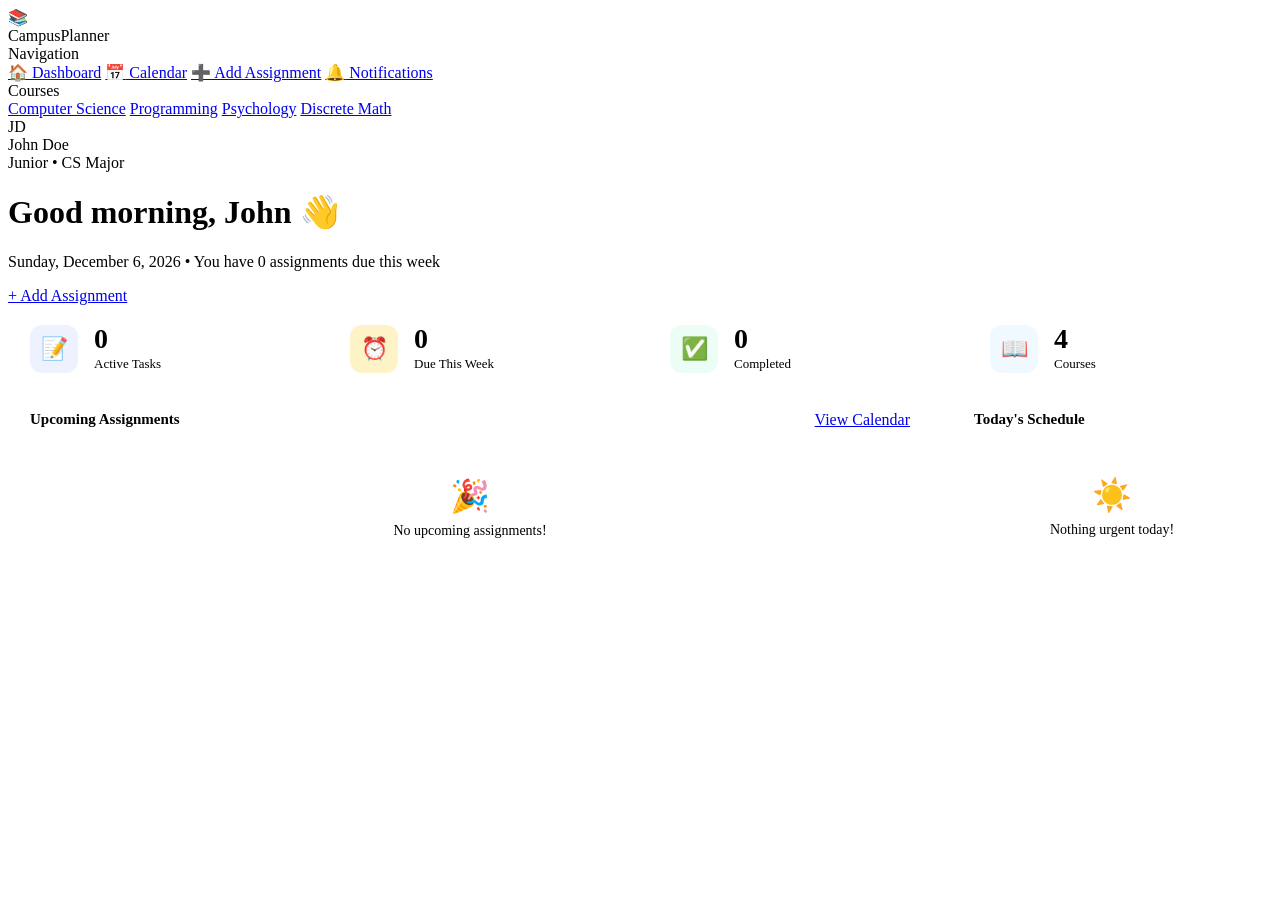
==== index.html @ d1e04673 "Add files via upload" ====
<!DOCTYPE html>
<html lang="en">
<head>
<meta charset="utf-8">
<meta name="viewport" content="width=device-width, initial-scale=1">
<title>CampusPlanner – Dashboard</title>
<link rel="stylesheet" href="./main.css">
<style>
.stat-grid {
  display: grid; grid-template-columns: repeat(4, 1fr); gap: 16px;
}
.stat-card {
  background: var(--card); border-radius: var(--radius);
  border: 1px solid var(--border); padding: 20px 22px;
  display: flex; align-items: center; gap: 16px;
}
.stat-icon {
  width: 48px; height: 48px; border-radius: 12px;
  display: flex; align-items: center; justify-content: center;
  font-size: 22px; flex-shrink: 0;
}
.stat-num  { font-size: 28px; font-weight: 700; line-height: 1; }
.stat-lbl  { font-size: 13px; color: var(--text-muted); margin-top: 3px; }
.content-row {
  display: grid; grid-template-columns: 1fr 320px; gap: 20px;
}
.section-header {
  display: flex; align-items: center; justify-content: space-between;
  padding: 18px 22px 0;
}
.section-title { font-size: 15px; font-weight: 700; }
.assignment-item {
  display: flex; align-items: center; gap: 14px;
  padding: 14px 22px; border-bottom: 1px solid var(--border);
  cursor: pointer; transition: background .12s;
}
.assignment-item:last-child { border-bottom: none; }
.assignment-item:hover { background: var(--bg); }
.check-circle {
  width: 20px; height: 20px; border-radius: 50%;
  border: 2px solid var(--border); flex-shrink: 0;
  display: flex; align-items: center; justify-content: center;
  cursor: pointer; transition: all .15s;
}
.check-circle:hover { border-color: var(--primary); }
.check-circle.done { background: var(--math); border-color: var(--math); }
.check-circle.done::after { content:'✓'; color:#fff; font-size:11px; font-weight:700; }
.a-title { font-size: 14px; font-weight: 600; }
.a-title.done { text-decoration: line-through; color: var(--text-muted); }
.a-meta  { font-size: 12px; color: var(--text-muted); margin-top: 2px; }
.due-soon { color: #ef4444 !important; font-weight: 600; }
.sched-item {
  display: flex; gap: 12px; align-items: flex-start;
  padding: 12px 22px; border-bottom: 1px solid var(--border);
}
.sched-item:last-child { border-bottom: none; }
.sched-time { font-size: 11px; color: var(--text-muted); font-weight: 600; min-width: 50px; padding-top: 2px; }
.sched-bar  { width: 3px; border-radius: 99px; min-height: 36px; flex-shrink: 0; }
.sched-title { font-size: 13px; font-weight: 600; }
.sched-sub   { font-size: 12px; color: var(--text-muted); margin-top: 2px; }
.empty-state {
  text-align: center; padding: 40px 20px;
  color: var(--text-muted); font-size: 14px;
}
.empty-icon { font-size: 32px; margin-bottom: 8px; }
</style>
</head>
<body>
<div class="sidebar">
  <div class="sidebar-logo">
    <div class="logo-icon">📚</div>
    <span>CampusPlanner</span>
  </div>
  <div class="nav-section">
    <div class="nav-label">Navigation</div>
    <a class="nav-item active" href="./dashboard.html"><span class="ni">🏠</span> Dashboard</a>
    <a class="nav-item" href="./calendar.html"><span class="ni">📅</span> Calendar</a>
    <a class="nav-item" href="./addAssignment.html"><span class="ni">➕</span> Add Assignment</a>
    <a class="nav-item" href="./notifications.html"><span class="ni">🔔</span> Notifications</a>
  </div>
  <div class="nav-section">
    <div class="nav-label">Courses</div>
    <a class="nav-item" href="./course.html?course=cs"><span class="course-dot" style="background:var(--cs)"></span> Computer Science</a>
    <a class="nav-item" href="./course.html?course=prog"><span class="course-dot" style="background:var(--prog)"></span> Programming</a>
    <a class="nav-item" href="./course.html?course=psych"><span class="course-dot" style="background:var(--psych)"></span> Psychology</a>
    <a class="nav-item" href="./course.html?course=math"><span class="course-dot" style="background:var(--math)"></span> Discrete Math</a>
  </div>
  <div class="sidebar-footer">
    <div class="profile-block">
      <div class="avatar" id="avatarEl">JD</div>
      <div>
        <div class="profile-name" id="profileName">John Doe</div>
        <div class="profile-sub">Junior • CS Major</div>
      </div>
    </div>
  </div>
</div>

<div class="main">
  <div class="page-header">
    <div>
      <h1 class="page-title" id="greeting">Good morning, John 👋</h1>
      <p class="page-sub" id="dateLabel"></p>
    </div>
    <a class="btn btn-primary" href="./addAssignment.html">+ Add Assignment</a>
  </div>

  <!-- Stats -->
  <div class="stat-grid">
    <div class="stat-card">
      <div class="stat-icon" style="background:#eef2ff;">📝</div>
      <div><div class="stat-num" id="statActive">0</div><div class="stat-lbl">Active Tasks</div></div>
    </div>
    <div class="stat-card">
      <div class="stat-icon" style="background:#fef3c7;">⏰</div>
      <div><div class="stat-num" id="statWeek">0</div><div class="stat-lbl">Due This Week</div></div>
    </div>
    <div class="stat-card">
      <div class="stat-icon" style="background:#ecfdf5;">✅</div>
      <div><div class="stat-num" id="statDone">0</div><div class="stat-lbl">Completed</div></div>
    </div>
    <div class="stat-card">
      <div class="stat-icon" style="background:#f0f9ff;">📖</div>
      <div><div class="stat-num">4</div><div class="stat-lbl">Courses</div></div>
    </div>
  </div>

  <!-- Content -->
  <div class="content-row">
    <div class="card">
      <div class="section-header">
        <span class="section-title">Upcoming Assignments</span>
        <a class="btn btn-outline btn-sm" href="./calendar.html">View Calendar</a>
      </div>
      <div id="assignmentList" style="margin-top:8px;"></div>
    </div>

    <div class="card">
      <div class="section-header">
        <span class="section-title">Today's Schedule</span>
      </div>
      <div id="scheduleList" style="margin-top:8px;"></div>
    </div>
  </div>
</div>

<script>
const COURSES = {
  cs:    { name:'Computer Science', color:'#6366f1', soft:'#eef2ff' },
  prog:  { name:'Programming',      color:'#ef4444', soft:'#fef2f2' },
  psych: { name:'Psychology',       color:'#f59e0b', soft:'#fffbeb' },
  math:  { name:'Discrete Math',    color:'#10b981', soft:'#ecfdf5' },
};

function getAssignments() {
  return JSON.parse(localStorage.getItem('cp_assignments') || '[]');
}
function saveAssignments(arr) {
  localStorage.setItem('cp_assignments', JSON.stringify(arr));
}

function init() {
  // Greeting
  const h = new Date().getHours();
  const grt = h < 12 ? 'Good morning' : h < 17 ? 'Good afternoon' : 'Good evening';
  const name = localStorage.getItem('cp_user_name') || 'John';
  document.getElementById('greeting').textContent = `${grt}, ${name} 👋`;

  // Date
  const now = new Date();
  const opts = { weekday:'long', year:'numeric', month:'long', day:'numeric' };
  document.getElementById('dateLabel').textContent = now.toLocaleDateString('en-US', opts);

  const all = getAssignments();
  const today = new Date(); today.setHours(0,0,0,0);
  const weekEnd = new Date(today); weekEnd.setDate(weekEnd.getDate() + 7);

  const active = all.filter(a => !a.completed);
  const doneArr = all.filter(a => a.completed);
  const dueWeek = active.filter(a => { const d = new Date(a.dueDate); return d >= today && d <= weekEnd; });

  document.getElementById('statActive').textContent = active.length;
  document.getElementById('statWeek').textContent   = dueWeek.length;
  document.getElementById('statDone').textContent   = doneArr.length;
  document.getElementById('dateLabel').textContent += ` • You have ${dueWeek.length} assignment${dueWeek.length!==1?'s':''} due this week`;

  // Upcoming list – sort by due date
  const upcoming = [...active].sort((a,b) => new Date(a.dueDate)-new Date(b.dueDate)).slice(0,6);
  const listEl = document.getElementById('assignmentList');
  if (upcoming.length === 0) {
    listEl.innerHTML = `<div class="empty-state"><div class="empty-icon">🎉</div>No upcoming assignments!</div>`;
  } else {
    listEl.innerHTML = upcoming.map(a => {
      const c = COURSES[a.course] || {};
      const due = new Date(a.dueDate);
      const diff = Math.ceil((due - today) / 86400000);
      const dueStr = diff === 0 ? 'Due today' : diff === 1 ? 'Due tomorrow' : diff < 0 ? 'Overdue' : `Due in ${diff} days`;
      const dueCls = diff <= 2 ? 'due-soon' : '';
      return `<div class="assignment-item">
        <div class="check-circle${a.completed?' done':''}" onclick="toggleDone(${a.id}, this)"></div>
        <div style="flex:1">
          <div class="a-title${a.completed?' done':''}">${a.title}</div>
          <div class="a-meta">
            <span class="badge badge-${a.course}" style="font-size:11px">${c.name||a.course}</span>
            <span class="${dueCls}" style="margin-left:8px;font-size:12px;">${dueStr}</span>
          </div>
        </div>
      </div>`;
    }).join('');
  }

  // Schedule – show due-today and due-soon items as schedule
  const schedEl = document.getElementById('scheduleList');
  const schedItems = [...active]
    .filter(a => { const d = new Date(a.dueDate); const diff = Math.ceil((d-today)/86400000); return diff >= 0 && diff <= 3; })
    .sort((a,b) => new Date(a.dueDate)-new Date(b.dueDate))
    .slice(0,4);

  if (schedItems.length === 0) {
    schedEl.innerHTML = `<div class="empty-state"><div class="empty-icon">☀️</div>Nothing urgent today!</div>`;
  } else {
    schedEl.innerHTML = schedItems.map(a => {
      const c = COURSES[a.course] || {};
      const due = new Date(a.dueDate);
      const diff = Math.ceil((due - today) / 86400000);
      const label = diff === 0 ? 'Today' : diff === 1 ? 'Tomorrow' : `In ${diff}d`;
      return `<div class="sched-item">
        <div class="sched-time">${label}</div>
        <div class="sched-bar" style="background:${c.color||'#6366f1'}"></div>
        <div>
          <div class="sched-title">${a.title}</div>
          <div class="sched-sub">${c.name||a.course}</div>
        </div>
      </div>`;
    }).join('');
  }
}

function toggleDone(id, el) {
  const arr = getAssignments();
  const a = arr.find(x => x.id === id);
  if (!a) return;
  a.completed = !a.completed;
  saveAssignments(arr);
  init();
}

init();
</script>
</body>
</html>
---- main.css ----
<!DOCTYPE html>
<html lang="en">
<head>
<meta charset="utf-8">
<meta name="viewport" content="width=device-width, initial-scale=1">
<title>CampusPlanner – Create Account</title>
<link rel="stylesheet" href="./main.css">
<style>
  body { font-family: 'Inter', sans-serif; }
  .form-row { display: flex; flex-direction: column; gap: 16px; margin-bottom: 24px; }
  .btn-full { width: 100%; justify-content: center; padding: 12px; font-size: 15px; }
</style>
</head>
<body class="auth-body">
<div class="auth-card">
  <div class="auth-logo">
    <div class="logo-icon">📚</div>
    <span>CampusPlanner</span>
  </div>
  <h1 class="auth-title">Create an account</h1>
  <p class="auth-sub">Start organising your academic life for free</p>

  <div class="form-row">
    <div class="form-group">
      <label class="form-label">Full name</label>
      <input id="name" class="form-input" type="text" placeholder="Jane Doe">
      <span class="form-error" id="nameErr">Please enter your name.</span>
    </div>
    <div class="form-group">
      <label class="form-label">University email</label>
      <input id="email" class="form-input" type="email" placeholder="you@university.edu">
      <span class="form-error" id="emailErr">Please enter your email.</span>
    </div>
    <div class="form-group">
      <label class="form-label">Password</label>
      <input id="password" class="form-input" type="password" placeholder="••••••••">
      <span class="form-error" id="passErr">Please enter a password.</span>
    </div>
    <div class="form-group">
      <label class="form-label">Confirm password</label>
      <input id="confirm" class="form-input" type="password" placeholder="••••••••">
      <span class="form-error" id="confirmErr">Passwords do not match.</span>
    </div>
  </div>

  <button class="btn btn-primary btn-full" onclick="createAccount()">Create account →</button>
  <p class="auth-footer">Already have an account? <a href="./index.html">Sign in.</a></p>
</div>

<div class="toast success" id="toast">✅ Account created! Redirecting…</div>

<script>
function createAccount() {
  const name    = document.getElementById('name').value.trim();
  const email   = document.getElementById('email').value.trim();
  const pass    = document.getElementById('password').value;
  const confirm = document.getElementById('confirm').value;
  const ids = ['name','email','password','confirm'];
  const errs = ['nameErr','emailErr','passErr','confirmErr'];
  ids.forEach(i => { document.getElementById(i).classList.remove('error'); });
  errs.forEach(i => { document.getElementById(i).classList.remove('show'); });
  let ok = true;
  if (!name)  { flag('name','nameErr'); ok=false; }
  if (!email) { flag('email','emailErr'); ok=false; }
  if (!pass)  { flag('password','passErr'); ok=false; }
  if (pass !== confirm) { flag('confirm','confirmErr'); ok=false; }
  if (!ok) return;
  seedData();
  localStorage.setItem('cp_user_name', name.split(' ')[0]);
  showToast();
  setTimeout(() => window.location.href = './dashboard.html', 900);
}
function flag(inputId, errId) {
  document.getElementById(inputId).classList.add('error');
  document.getElementById(errId).classList.add('show');
}
function showToast() {
  const t = document.getElementById('toast');
  t.classList.add('show');
  setTimeout(() => t.classList.remove('show'), 2500);
}
function seedData() {
  if (JSON.parse(localStorage.getItem('cp_assignments') || '[]').length > 0) return;
  const today = new Date();
  const d = (offset) => { const x = new Date(today); x.setDate(x.getDate()+offset); return x.toISOString().split('T')[0]; };
  const seed = [
    { id:1, title:'Research Paper',        course:'psych', dueDate:d(6),  reminder:'2', notes:'', completed:false, createdAt:d(-5) },
    { id:2, title:'Group Project',         course:'cs',    dueDate:d(4),  reminder:'2', notes:'', completed:false, createdAt:d(-5) },
    { id:3, title:'Lab Report',            course:'cs',    dueDate:d(-3), reminder:'2', notes:'', completed:true,  createdAt:d(-8) },
    { id:4, title:'Coding Project',        course:'prog',  dueDate:d(12), reminder:'3', notes:'', completed:false, createdAt:d(-2) },
    { id:5, title:'CS Midterm',            course:'cs',    dueDate:d(18), reminder:'7', notes:'', completed:false, createdAt:d(-2) },
    { id:6, title:'Discrete HW',           course:'math',  dueDate:d(20), reminder:'2', notes:'', completed:false, createdAt:d(-1) },
  ];
  localStorage.setItem('cp_assignments', JSON.stringify(seed));
}
</script>
</body>
</html>
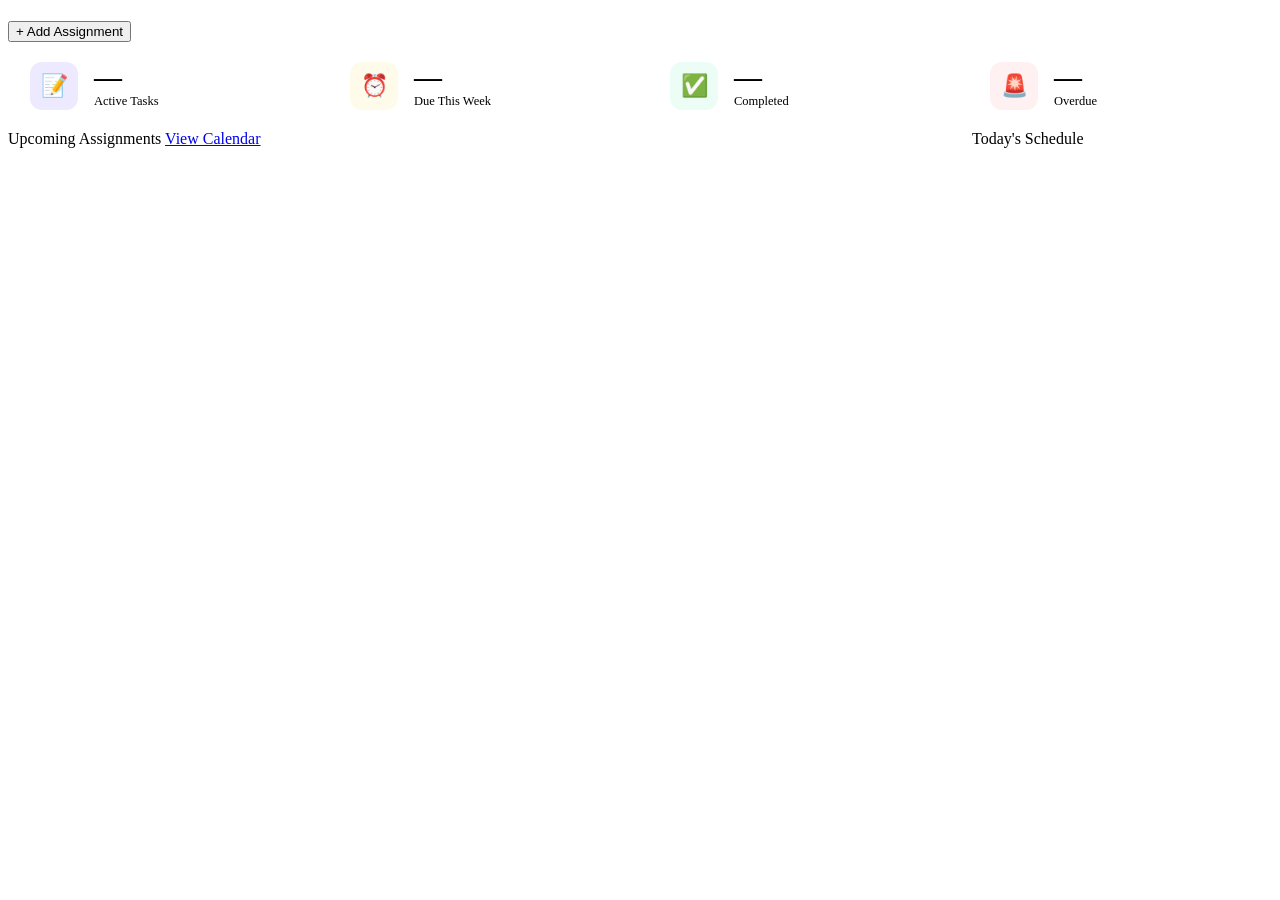
==== commit 780d0f9e: "Add files via upload" ====
--- a/index.html
+++ b/index.html
@@ -6,245 +6,309 @@
 <title>CampusPlanner – Dashboard</title>
 <link rel="stylesheet" href="./main.css">
 <style>
-.stat-grid {
-  display: grid; grid-template-columns: repeat(4, 1fr); gap: 16px;
-}
+.stat-grid { display:grid; grid-template-columns:repeat(4,1fr); gap:16px; }
 .stat-card {
-  background: var(--card); border-radius: var(--radius);
-  border: 1px solid var(--border); padding: 20px 22px;
-  display: flex; align-items: center; gap: 16px;
-}
-.stat-icon {
-  width: 48px; height: 48px; border-radius: 12px;
-  display: flex; align-items: center; justify-content: center;
-  font-size: 22px; flex-shrink: 0;
-}
-.stat-num  { font-size: 28px; font-weight: 700; line-height: 1; }
-.stat-lbl  { font-size: 13px; color: var(--text-muted); margin-top: 3px; }
-.content-row {
-  display: grid; grid-template-columns: 1fr 320px; gap: 20px;
-}
-.section-header {
-  display: flex; align-items: center; justify-content: space-between;
-  padding: 18px 22px 0;
-}
-.section-title { font-size: 15px; font-weight: 700; }
-.assignment-item {
-  display: flex; align-items: center; gap: 14px;
-  padding: 14px 22px; border-bottom: 1px solid var(--border);
-  cursor: pointer; transition: background .12s;
-}
-.assignment-item:last-child { border-bottom: none; }
-.assignment-item:hover { background: var(--bg); }
-.check-circle {
-  width: 20px; height: 20px; border-radius: 50%;
-  border: 2px solid var(--border); flex-shrink: 0;
-  display: flex; align-items: center; justify-content: center;
-  cursor: pointer; transition: all .15s;
-}
-.check-circle:hover { border-color: var(--primary); }
-.check-circle.done { background: var(--math); border-color: var(--math); }
-.check-circle.done::after { content:'✓'; color:#fff; font-size:11px; font-weight:700; }
-.a-title { font-size: 14px; font-weight: 600; }
-.a-title.done { text-decoration: line-through; color: var(--text-muted); }
-.a-meta  { font-size: 12px; color: var(--text-muted); margin-top: 2px; }
-.due-soon { color: #ef4444 !important; font-weight: 600; }
-.sched-item {
-  display: flex; gap: 12px; align-items: flex-start;
-  padding: 12px 22px; border-bottom: 1px solid var(--border);
-}
-.sched-item:last-child { border-bottom: none; }
-.sched-time { font-size: 11px; color: var(--text-muted); font-weight: 600; min-width: 50px; padding-top: 2px; }
-.sched-bar  { width: 3px; border-radius: 99px; min-height: 36px; flex-shrink: 0; }
-.sched-title { font-size: 13px; font-weight: 600; }
-.sched-sub   { font-size: 12px; color: var(--text-muted); margin-top: 2px; }
-.empty-state {
-  text-align: center; padding: 40px 20px;
-  color: var(--text-muted); font-size: 14px;
-}
-.empty-icon { font-size: 32px; margin-bottom: 8px; }
+  background:var(--card); border-radius:var(--radius); border:1px solid var(--border);
+  padding:20px 22px; display:flex; align-items:center; gap:16px;
+  box-shadow:var(--shadow-sm); transition:box-shadow .2s,transform .2s; cursor:default;
+}
+.stat-card:hover { box-shadow:var(--shadow); transform:translateY(-1px); }
+.stat-icon { width:48px;height:48px;border-radius:12px;display:flex;align-items:center;justify-content:center;font-size:22px;flex-shrink:0; }
+.stat-num  { font-size:28px;font-weight:800;line-height:1;letter-spacing:-.02em; }
+.stat-lbl  { font-size:12.5px;color:var(--text-muted);margin-top:3px;font-weight:500; }
+.content-grid { display:grid; grid-template-columns:1fr 300px; gap:18px; }
+.a-item { display:flex;align-items:center;gap:12px;padding:12px 20px;border-bottom:1px solid var(--border-light);transition:background .12s; }
+.a-item:last-child { border-bottom:none; }
+.a-item:hover { background:#fafbff; }
+.check-btn { width:20px;height:20px;border-radius:50%;border:2px solid var(--border);display:flex;align-items:center;justify-content:center;cursor:pointer;transition:all .15s;flex-shrink:0; }
+.check-btn:hover  { border-color:var(--primary);background:var(--primary-soft); }
+.check-btn.done   { background:var(--math);border-color:var(--math); }
+.check-btn.done::after { content:'✓';color:#fff;font-size:11px;font-weight:700; }
+.a-name { font-size:13.5px;font-weight:600; }
+.a-name.done { text-decoration:line-through;color:var(--text-muted); }
+.a-meta { display:flex;align-items:center;gap:8px;margin-top:3px;flex-wrap:wrap; }
+.due-chip { font-size:11.5px;font-weight:600;padding:2px 8px;border-radius:99px; }
+.due-chip.urgent  { background:#fff1f2;color:var(--prog); }
+.due-chip.soon    { background:#fffbeb;color:#b45309; }
+.due-chip.normal  { background:var(--border-light);color:var(--text-muted); }
+.due-chip.overdue { background:#fff1f2;color:var(--prog); }
+.a-actions { display:flex;gap:4px;flex-shrink:0;opacity:0;transition:opacity .15s; }
+.a-item:hover .a-actions { opacity:1; }
+.sched-item { display:flex;gap:12px;padding:11px 20px;border-bottom:1px solid var(--border-light); }
+.sched-item:last-child { border-bottom:none; }
+.sched-time  { font-size:11px;color:var(--text-muted);font-weight:600;min-width:50px;padding-top:1px; }
+.sched-bar   { width:3px;border-radius:99px;min-height:34px;flex-shrink:0; }
+.sched-name  { font-size:13px;font-weight:600; }
+.sched-sub   { font-size:12px;color:var(--text-muted);margin-top:2px; }
+/* quick-add modal */
+.qa-overlay {
+  position:fixed;inset:0;background:rgba(15,23,42,.45);
+  display:flex;align-items:flex-start;justify-content:flex-end;
+  padding:80px 36px 0;z-index:500;
+  opacity:0;pointer-events:none;transition:opacity .18s;
+}
+.qa-overlay.open { opacity:1;pointer-events:all; }
+.qa-panel {
+  background:var(--card);border-radius:var(--radius-lg);
+  padding:24px;width:340px;
+  box-shadow:var(--shadow-lg);
+  transform:translateY(-10px) scale(.98);transition:transform .2s;
+  border:1px solid var(--border);
+}
+.qa-overlay.open .qa-panel { transform:translateY(0) scale(1); }
+.qa-title { font-size:15px;font-weight:800;margin-bottom:16px;letter-spacing:-.01em; }
+.qa-fields { display:flex;flex-direction:column;gap:13px;margin-bottom:16px; }
+.qa-actions { display:flex;gap:10px;align-items:center; }
+.qa-full-link { font-size:12.5px;color:var(--primary);font-weight:600;text-decoration:none;margin-left:auto; }
+.qa-full-link:hover { text-decoration:underline; }
+
+/* onboarding tip */
+.onboard-tip {
+  position:fixed; top:180px; left:268px;
+  background:#0f172a; color:#fff; padding:10px 14px;
+  border-radius:var(--radius-sm); font-size:13px; font-weight:500;
+  box-shadow:var(--shadow-md); z-index:200; max-width:200px;
+  display:none;
+}
+.onboard-tip::before { content:''; position:absolute; left:-7px; top:50%; transform:translateY(-50%); border:7px solid transparent; border-right-color:#0f172a; border-left:none; }
+.onboard-close { cursor:pointer;float:right;margin-left:8px;opacity:.7; }
+.onboard-close:hover { opacity:1; }
 </style>
 </head>
-<body>
-<div class="sidebar">
-  <div class="sidebar-logo">
-    <div class="logo-icon">📚</div>
-    <span>CampusPlanner</span>
-  </div>
-  <div class="nav-section">
-    <div class="nav-label">Navigation</div>
-    <a class="nav-item active" href="./dashboard.html"><span class="ni">🏠</span> Dashboard</a>
-    <a class="nav-item" href="./calendar.html"><span class="ni">📅</span> Calendar</a>
-    <a class="nav-item" href="./addAssignment.html"><span class="ni">➕</span> Add Assignment</a>
-    <a class="nav-item" href="./notifications.html"><span class="ni">🔔</span> Notifications</a>
-  </div>
-  <div class="nav-section">
-    <div class="nav-label">Courses</div>
-    <a class="nav-item" href="./course.html?course=cs"><span class="course-dot" style="background:var(--cs)"></span> Computer Science</a>
-    <a class="nav-item" href="./course.html?course=prog"><span class="course-dot" style="background:var(--prog)"></span> Programming</a>
-    <a class="nav-item" href="./course.html?course=psych"><span class="course-dot" style="background:var(--psych)"></span> Psychology</a>
-    <a class="nav-item" href="./course.html?course=math"><span class="course-dot" style="background:var(--math)"></span> Discrete Math</a>
-  </div>
-  <div class="sidebar-footer">
-    <div class="profile-block">
-      <div class="avatar" id="avatarEl">JD</div>
-      <div>
-        <div class="profile-name" id="profileName">John Doe</div>
-        <div class="profile-sub">Junior • CS Major</div>
-      </div>
-    </div>
-  </div>
-</div>
+<body class="app-layout">
+<div id="sidebarMount"></div>
 
 <div class="main">
   <div class="page-header">
     <div>
-      <h1 class="page-title" id="greeting">Good morning, John 👋</h1>
-      <p class="page-sub" id="dateLabel"></p>
-    </div>
-    <a class="btn btn-primary" href="./addAssignment.html">+ Add Assignment</a>
+      <h1 class="page-title" id="greeting"></h1>
+      <p class="page-sub" id="dateSub"></p>
+    </div>
+    <button class="btn btn-primary" onclick="openQA()">+ Add Assignment</button>
   </div>
 
-  <!-- Stats -->
   <div class="stat-grid">
-    <div class="stat-card">
-      <div class="stat-icon" style="background:#eef2ff;">📝</div>
-      <div><div class="stat-num" id="statActive">0</div><div class="stat-lbl">Active Tasks</div></div>
-    </div>
-    <div class="stat-card">
-      <div class="stat-icon" style="background:#fef3c7;">⏰</div>
-      <div><div class="stat-num" id="statWeek">0</div><div class="stat-lbl">Due This Week</div></div>
-    </div>
-    <div class="stat-card">
-      <div class="stat-icon" style="background:#ecfdf5;">✅</div>
-      <div><div class="stat-num" id="statDone">0</div><div class="stat-lbl">Completed</div></div>
-    </div>
-    <div class="stat-card">
-      <div class="stat-icon" style="background:#f0f9ff;">📖</div>
-      <div><div class="stat-num">4</div><div class="stat-lbl">Courses</div></div>
-    </div>
+    <div class="stat-card"><div class="stat-icon" style="background:#ede9fe;">📝</div><div><div class="stat-num" id="sActive">—</div><div class="stat-lbl">Active Tasks</div></div></div>
+    <div class="stat-card"><div class="stat-icon" style="background:#fffbeb;">⏰</div><div><div class="stat-num" id="sWeek">—</div><div class="stat-lbl">Due This Week</div></div></div>
+    <div class="stat-card"><div class="stat-icon" style="background:#ecfdf5;">✅</div><div><div class="stat-num" id="sDone">—</div><div class="stat-lbl">Completed</div></div></div>
+    <div class="stat-card"><div class="stat-icon" style="background:#fff1f2;">🚨</div><div><div class="stat-num" id="sOver" style="color:var(--prog)">—</div><div class="stat-lbl">Overdue</div></div></div>
   </div>
 
-  <!-- Content -->
-  <div class="content-row">
+  <div class="content-grid">
     <div class="card">
-      <div class="section-header">
+      <div class="section-hd">
         <span class="section-title">Upcoming Assignments</span>
         <a class="btn btn-outline btn-sm" href="./calendar.html">View Calendar</a>
       </div>
-      <div id="assignmentList" style="margin-top:8px;"></div>
-    </div>
-
+      <div id="aList"></div>
+    </div>
     <div class="card">
-      <div class="section-header">
-        <span class="section-title">Today's Schedule</span>
-      </div>
-      <div id="scheduleList" style="margin-top:8px;"></div>
+      <div class="section-hd"><span class="section-title">Today's Schedule</span></div>
+      <div id="schedList"></div>
     </div>
   </div>
 </div>
 
+<!-- Onboarding tooltip (Thurston Violation 1-7) -->
+<div class="onboard-tip" id="onboardTip">
+  👈 Use this sidebar to navigate between pages and courses.
+  <span class="onboard-close" onclick="dismissTip()">✕</span>
+</div>
+
+<!-- Quick-Add Modal (Nelson Warning 2-7 — shortcuts for frequent users) -->
+<div class="qa-overlay" id="qaOverlay" onclick="closeQA(event)">
+  <div class="qa-panel">
+    <div class="qa-title">⚡ Quick Add Assignment</div>
+    <div class="qa-fields">
+
+      <div class="form-group">
+        <label class="form-label">Title <span class="req">*</span></label>
+        <input id="qaTitle" class="form-input" type="text"
+          placeholder="e.g. Research Paper"
+          maxlength="120"
+          oninput="document.getElementById('qaTitleErr').classList.remove('show');this.classList.remove('error')"
+          onkeydown="if(event.key==='Enter')saveQuick()">
+        <span class="form-error" id="qaTitleErr">Please enter a title.</span>
+      </div>
+
+      <div class="form-group">
+        <label class="form-label">Course <span class="req">*</span></label>
+        <select id="qaCourse" class="form-input"
+          onchange="document.getElementById('qaCourseErr').classList.remove('show');this.classList.remove('error')">
+          <option value="">Select a course…</option>
+          <option value="cs">📘 Computer Science</option>
+          <option value="prog">💻 Programming</option>
+          <option value="psych">🧠 Psychology</option>
+          <option value="math">📐 Discrete Math</option>
+        </select>
+        <span class="form-error" id="qaCourseErr">Please select a course.</span>
+      </div>
+
+      <div class="form-group">
+        <label class="form-label">Due Date <span class="req">*</span></label>
+        <input id="qaDate" class="form-input" type="date"
+          onchange="document.getElementById('qaDateErr').classList.remove('show');this.classList.remove('error')">
+        <span class="form-error" id="qaDateErr">Please select a due date.</span>
+        <span class="form-hint">Click to open date picker</span>
+      </div>
+
+      <div class="form-group">
+        <label class="form-label">Priority</label>
+        <div style="display:flex;gap:8px;">
+          <label style="display:flex;align-items:center;gap:5px;font-size:13px;cursor:pointer;">
+            <input type="radio" name="qaPri" value="high" style="accent-color:var(--prog)"> 🔴 High
+          </label>
+          <label style="display:flex;align-items:center;gap:5px;font-size:13px;cursor:pointer;">
+            <input type="radio" name="qaPri" value="medium" checked style="accent-color:var(--psych)"> 🟡 Medium
+          </label>
+          <label style="display:flex;align-items:center;gap:5px;font-size:13px;cursor:pointer;">
+            <input type="radio" name="qaPri" value="low" style="accent-color:var(--math)"> 🟢 Low
+          </label>
+        </div>
+      </div>
+
+    </div>
+    <div class="qa-actions">
+      <button class="btn btn-primary btn-sm" onclick="saveQuick()">💾 Save</button>
+      <button class="btn btn-outline btn-sm" onclick="closeQA()">Cancel</button>
+      <a class="qa-full-link" href="./addAssignment.html">Full form →</a>
+    </div>
+  </div>
+</div>
+
+<script src="./shared.js"></script>
 <script>
-const COURSES = {
-  cs:    { name:'Computer Science', color:'#6366f1', soft:'#eef2ff' },
-  prog:  { name:'Programming',      color:'#ef4444', soft:'#fef2f2' },
-  psych: { name:'Psychology',       color:'#f59e0b', soft:'#fffbeb' },
-  math:  { name:'Discrete Math',    color:'#10b981', soft:'#ecfdf5' },
-};
-
-function getAssignments() {
-  return JSON.parse(localStorage.getItem('cp_assignments') || '[]');
-}
-function saveAssignments(arr) {
-  localStorage.setItem('cp_assignments', JSON.stringify(arr));
+document.getElementById('sidebarMount').innerHTML = buildSidebar('dashboard');
+seedIfEmpty();
+
+// Onboarding tip
+if (!localStorage.getItem('cp_tip_seen')) {
+  setTimeout(() => document.getElementById('onboardTip').style.display = 'block', 800);
+}
+function dismissTip() {
+  document.getElementById('onboardTip').style.display = 'none';
+  localStorage.setItem('cp_tip_seen', '1');
+}
+
+// Quick-add
+function openQA() {
+  document.getElementById('qaTitle').value  = '';
+  document.getElementById('qaCourse').value = '';
+  document.getElementById('qaDate').value   = '';
+  document.getElementById('qaDate').min     = new Date().toISOString().split('T')[0];
+  document.querySelectorAll('[name="qaPri"]').forEach(r => r.checked = r.value === 'medium');
+  ['qaTitle','qaCourse','qaDate'].forEach(id => document.getElementById(id).classList.remove('error'));
+  ['qaTitleErr','qaCourseErr','qaDateErr'].forEach(id => document.getElementById(id).classList.remove('show'));
+  document.getElementById('qaOverlay').classList.add('open');
+  setTimeout(() => document.getElementById('qaTitle').focus(), 180);
+}
+function closeQA(e) {
+  if (!e || e.target === document.getElementById('qaOverlay')) {
+    document.getElementById('qaOverlay').classList.remove('open');
+  }
+}
+function saveQuick() {
+  const title  = document.getElementById('qaTitle').value.trim();
+  const course = document.getElementById('qaCourse').value;
+  const date   = document.getElementById('qaDate').value;
+  const pri    = document.querySelector('[name="qaPri"]:checked')?.value || 'medium';
+  let ok = true;
+  if (!title)  { document.getElementById('qaTitle').classList.add('error');  document.getElementById('qaTitleErr').classList.add('show');  ok=false; }
+  if (!course) { document.getElementById('qaCourse').classList.add('error'); document.getElementById('qaCourseErr').classList.add('show'); ok=false; }
+  if (!date)   { document.getElementById('qaDate').classList.add('error');   document.getElementById('qaDateErr').classList.add('show');   ok=false; }
+  if (!ok) return;
+
+  const arr = getAssignments();
+  const id  = arr.length ? Math.max(...arr.map(a => a.id)) + 1 : 1;
+  arr.push({
+    id, title, course, dueDate: date, priority: pri,
+    reminder: '2', estHours: '', notes: '', completed: false,
+    createdAt: new Date().toISOString().split('T')[0]
+  });
+  saveAssignments(arr);
+  document.getElementById('qaOverlay').classList.remove('open');
+  showToast('✅ Assignment saved!');
+  init();
 }
 
 function init() {
-  // Greeting
+  const name = getUserName();
   const h = new Date().getHours();
-  const grt = h < 12 ? 'Good morning' : h < 17 ? 'Good afternoon' : 'Good evening';
-  const name = localStorage.getItem('cp_user_name') || 'John';
-  document.getElementById('greeting').textContent = `${grt}, ${name} 👋`;
-
-  // Date
-  const now = new Date();
-  const opts = { weekday:'long', year:'numeric', month:'long', day:'numeric' };
-  document.getElementById('dateLabel').textContent = now.toLocaleDateString('en-US', opts);
-
-  const all = getAssignments();
-  const today = new Date(); today.setHours(0,0,0,0);
-  const weekEnd = new Date(today); weekEnd.setDate(weekEnd.getDate() + 7);
-
-  const active = all.filter(a => !a.completed);
-  const doneArr = all.filter(a => a.completed);
-  const dueWeek = active.filter(a => { const d = new Date(a.dueDate); return d >= today && d <= weekEnd; });
-
-  document.getElementById('statActive').textContent = active.length;
-  document.getElementById('statWeek').textContent   = dueWeek.length;
-  document.getElementById('statDone').textContent   = doneArr.length;
-  document.getElementById('dateLabel').textContent += ` • You have ${dueWeek.length} assignment${dueWeek.length!==1?'s':''} due this week`;
-
-  // Upcoming list – sort by due date
-  const upcoming = [...active].sort((a,b) => new Date(a.dueDate)-new Date(b.dueDate)).slice(0,6);
-  const listEl = document.getElementById('assignmentList');
-  if (upcoming.length === 0) {
-    listEl.innerHTML = `<div class="empty-state"><div class="empty-icon">🎉</div>No upcoming assignments!</div>`;
+  const greet = h<12?'Good morning':h<17?'Good afternoon':'Good evening';
+  document.getElementById('greeting').textContent = `${greet}, ${name} 👋`;
+
+  const now   = new Date();
+  const today = new Date(now); today.setHours(0,0,0,0);
+  const weekEnd = new Date(today); weekEnd.setDate(weekEnd.getDate()+7);
+  document.getElementById('dateSub').textContent =
+    now.toLocaleDateString('en-US',{weekday:'long',year:'numeric',month:'long',day:'numeric'});
+
+  const all     = getAssignments();
+  const active  = all.filter(a=>!a.completed);
+  const doneArr = all.filter(a=>a.completed);
+  const dueWeek = active.filter(a=>{ const d=new Date(a.dueDate+'T00:00:00'); return d>=today&&d<=weekEnd; });
+  const overdue = active.filter(a=>new Date(a.dueDate+'T00:00:00')<today);
+
+  document.getElementById('sActive').textContent = active.length;
+  document.getElementById('sWeek').textContent   = dueWeek.length;
+  document.getElementById('sDone').textContent   = doneArr.length;
+  document.getElementById('sOver').textContent   = overdue.length;
+
+  const upcoming = [...active].sort((a,b)=>new Date(a.dueDate)-new Date(b.dueDate)).slice(0,8);
+  const aList = document.getElementById('aList');
+  if (!upcoming.length) {
+    aList.innerHTML = '<div style="text-align:center;padding:40px 20px;color:var(--text-muted);font-size:13.5px;"><div style="font-size:32px;margin-bottom:8px;">🎉</div>No upcoming assignments!</div>';
   } else {
-    listEl.innerHTML = upcoming.map(a => {
-      const c = COURSES[a.course] || {};
-      const due = new Date(a.dueDate);
-      const diff = Math.ceil((due - today) / 86400000);
-      const dueStr = diff === 0 ? 'Due today' : diff === 1 ? 'Due tomorrow' : diff < 0 ? 'Overdue' : `Due in ${diff} days`;
-      const dueCls = diff <= 2 ? 'due-soon' : '';
-      return `<div class="assignment-item">
-        <div class="check-circle${a.completed?' done':''}" onclick="toggleDone(${a.id}, this)"></div>
-        <div style="flex:1">
-          <div class="a-title${a.completed?' done':''}">${a.title}</div>
+    aList.innerHTML = upcoming.map(a => {
+      const c = COURSES[a.course]||{};
+      const diff = diffDays(a.dueDate);
+      let chipCls, chipTxt;
+      if(diff<0)       { chipCls='overdue'; chipTxt=`${Math.abs(diff)}d overdue`; }
+      else if(diff===0){ chipCls='urgent';  chipTxt='Due today'; }
+      else if(diff===1){ chipCls='urgent';  chipTxt='Due tomorrow'; }
+      else if(diff<=4) { chipCls='soon';    chipTxt=`Due in ${diff}d`; }
+      else             { chipCls='normal';  chipTxt=`Due ${fmtDate(a.dueDate)}`; }
+      return `<div class="a-item">
+        <div class="check-btn${a.completed?' done':''}" onclick="toggleComplete(${a.id},init)" title="Toggle complete"></div>
+        <div style="flex:1;min-width:0;">
+          <div class="a-name${a.completed?' done':''}">${a.title}</div>
           <div class="a-meta">
-            <span class="badge badge-${a.course}" style="font-size:11px">${c.name||a.course}</span>
-            <span class="${dueCls}" style="margin-left:8px;font-size:12px;">${dueStr}</span>
+            <span class="badge badge-${a.course}">${c.name||a.course}</span>
+            <span class="due-chip ${chipCls}">${chipTxt}</span>
+            ${a.priority==='high'?'<span style="font-size:11px;color:var(--prog);font-weight:600;">● High</span>':''}
           </div>
+        </div>
+        <div class="a-actions">
+          <a class="btn btn-ghost btn-sm" href="./addAssignment.html?edit=${a.id}" title="Edit">✏️</a>
+          <button class="btn btn-danger btn-sm" onclick="deleteAssignment(${a.id},init)" title="Delete">🗑</button>
         </div>
       </div>`;
     }).join('');
   }
 
-  // Schedule – show due-today and due-soon items as schedule
-  const schedEl = document.getElementById('scheduleList');
   const schedItems = [...active]
-    .filter(a => { const d = new Date(a.dueDate); const diff = Math.ceil((d-today)/86400000); return diff >= 0 && diff <= 3; })
-    .sort((a,b) => new Date(a.dueDate)-new Date(b.dueDate))
-    .slice(0,4);
-
-  if (schedItems.length === 0) {
-    schedEl.innerHTML = `<div class="empty-state"><div class="empty-icon">☀️</div>Nothing urgent today!</div>`;
+    .filter(a=>{ const d=diffDays(a.dueDate); return d>=0&&d<=4; })
+    .sort((a,b)=>new Date(a.dueDate)-new Date(b.dueDate)).slice(0,5);
+  const schedList = document.getElementById('schedList');
+  if(!schedItems.length){
+    schedList.innerHTML='<div style="text-align:center;padding:36px 20px;color:var(--text-muted);font-size:13px;"><div style="font-size:28px;margin-bottom:8px;">☀️</div>Nothing urgent!</div>';
   } else {
-    schedEl.innerHTML = schedItems.map(a => {
-      const c = COURSES[a.course] || {};
-      const due = new Date(a.dueDate);
-      const diff = Math.ceil((due - today) / 86400000);
-      const label = diff === 0 ? 'Today' : diff === 1 ? 'Tomorrow' : `In ${diff}d`;
+    schedList.innerHTML = schedItems.map(a=>{
+      const c = COURSES[a.course]||{};
+      const diff = diffDays(a.dueDate);
+      const lbl  = diff===0?'Today':diff===1?'Tomorrow':`In ${diff}d`;
       return `<div class="sched-item">
-        <div class="sched-time">${label}</div>
-        <div class="sched-bar" style="background:${c.color||'#6366f1'}"></div>
+        <div class="sched-time">${lbl}</div>
+        <div class="sched-bar" style="background:${c.color||'#6d57f8'}"></div>
         <div>
-          <div class="sched-title">${a.title}</div>
-          <div class="sched-sub">${c.name||a.course}</div>
+          <div class="sched-name">${a.title}</div>
+          <div class="sched-sub">${c.name||a.course}${a.estHours?` · ~${a.estHours}h`:''}</div>
         </div>
       </div>`;
     }).join('');
   }
 }
 
-function toggleDone(id, el) {
-  const arr = getAssignments();
-  const a = arr.find(x => x.id === id);
-  if (!a) return;
-  a.completed = !a.completed;
-  saveAssignments(arr);
-  init();
-}
-
 init();
 </script>
 </body>
--- a/main.css
+++ b/main.css
@@ -6,93 +6,114 @@
 <title>CampusPlanner – Create Account</title>
 <link rel="stylesheet" href="./main.css">
 <style>
-  body { font-family: 'Inter', sans-serif; }
-  .form-row { display: flex; flex-direction: column; gap: 16px; margin-bottom: 24px; }
-  .btn-full { width: 100%; justify-content: center; padding: 12px; font-size: 15px; }
+.form-stack  { display:flex; flex-direction:column; gap:16px; margin-bottom:24px; }
+.form-row-2  { display:grid; grid-template-columns:1fr 1fr; gap:14px; }
+.input-wrap  { position:relative; }
+.input-wrap .form-input { padding-left:42px; }
+.input-icon  { position:absolute;left:13px;top:50%;transform:translateY(-50%);font-size:15px;color:var(--text-muted);pointer-events:none; }
+.terms { font-size:12px;color:var(--text-muted);text-align:center;margin-top:14px;line-height:1.6; }
+.terms a { color:var(--primary);text-decoration:none; }
 </style>
 </head>
 <body class="auth-body">
-<div class="auth-card">
-  <div class="auth-logo">
-    <div class="logo-icon">📚</div>
-    <span>CampusPlanner</span>
+<div class="auth-left">
+  <div class="auth-brand">
+    <div class="logo-mark">📚</div>
+    <span class="auth-brand-name">CampusPlanner</span>
   </div>
-  <h1 class="auth-title">Create an account</h1>
-  <p class="auth-sub">Start organising your academic life for free</p>
-
-  <div class="form-row">
-    <div class="form-group">
-      <label class="form-label">Full name</label>
-      <input id="name" class="form-input" type="text" placeholder="Jane Doe">
-      <span class="form-error" id="nameErr">Please enter your name.</span>
-    </div>
-    <div class="form-group">
-      <label class="form-label">University email</label>
-      <input id="email" class="form-input" type="email" placeholder="you@university.edu">
-      <span class="form-error" id="emailErr">Please enter your email.</span>
-    </div>
-    <div class="form-group">
-      <label class="form-label">Password</label>
-      <input id="password" class="form-input" type="password" placeholder="••••••••">
-      <span class="form-error" id="passErr">Please enter a password.</span>
-    </div>
-    <div class="form-group">
-      <label class="form-label">Confirm password</label>
-      <input id="confirm" class="form-input" type="password" placeholder="••••••••">
-      <span class="form-error" id="confirmErr">Passwords do not match.</span>
+  <div class="auth-hero">
+    <h1 class="auth-hero-title">Your academic<br><span>command center.</span></h1>
+    <p class="auth-hero-sub">Join students who use CampusPlanner to stay organised and stress-free all semester.</p>
+    <div class="auth-features">
+      <div class="auth-feature"><div class="auth-feature-icon">✅</div><span class="auth-feature-text">Free forever — no credit card needed</span></div>
+      <div class="auth-feature"><div class="auth-feature-icon">⚡</div><span class="auth-feature-text">Set up in under 2 minutes</span></div>
+      <div class="auth-feature"><div class="auth-feature-icon">🔐</div><span class="auth-feature-text">Your data stays private in your browser</span></div>
     </div>
   </div>
-
-  <button class="btn btn-primary btn-full" onclick="createAccount()">Create account →</button>
-  <p class="auth-footer">Already have an account? <a href="./index.html">Sign in.</a></p>
+  <p class="auth-tagline">© 2026 CampusPlanner · Built for students</p>
 </div>
 
+<div class="auth-right">
+  <div class="auth-form-wrap">
+    <a class="auth-back" href="./index.html">← Back to sign in</a>
+    <h1 class="auth-form-title">Create your account</h1>
+    <p class="auth-form-sub">Start organising your academic life — it's free.</p>
+
+    <div class="form-stack">
+      <div class="form-group">
+        <label class="form-label">Full name</label>
+        <div class="input-wrap">
+          <span class="input-icon">👤</span>
+          <input id="name" class="form-input" type="text" placeholder="Jane Doe" oninput="ce('name','nameErr')">
+        </div>
+        <span class="form-error" id="nameErr">Please enter your full name.</span>
+      </div>
+      <div class="form-group">
+        <label class="form-label">University email</label>
+        <div class="input-wrap">
+          <span class="input-icon">✉️</span>
+          <input id="email" class="form-input" type="email" placeholder="you@university.edu" oninput="ce('email','emailErr')">
+        </div>
+        <span class="form-error" id="emailErr">Please enter a valid email address.</span>
+      </div>
+      <div class="form-row-2">
+        <div class="form-group">
+          <label class="form-label">Password</label>
+          <div class="input-wrap">
+            <span class="input-icon">🔒</span>
+            <input id="password" class="form-input" type="password" placeholder="Min. 6 characters" oninput="ce('password','passErr')">
+          </div>
+          <span class="form-error" id="passErr">Password must be at least 6 characters.</span>
+        </div>
+        <div class="form-group">
+          <label class="form-label">Confirm</label>
+          <div class="input-wrap">
+            <span class="input-icon">🔒</span>
+            <input id="confirm" class="form-input" type="password" placeholder="Repeat" oninput="ce('confirm','confirmErr')">
+          </div>
+          <span class="form-error" id="confirmErr">Passwords do not match.</span>
+        </div>
+      </div>
+    </div>
+
+    <button class="btn btn-primary btn-full btn-lg" onclick="createAccount()">Create account →</button>
+    <p class="terms">By signing up you agree to our <a href="#">Terms</a> and <a href="#">Privacy Policy</a>.</p>
+    <p class="auth-footer-link" style="margin-top:16px;">Already have an account? <a href="./index.html">Sign in.</a></p>
+  </div>
+</div>
 <div class="toast success" id="toast">✅ Account created! Redirecting…</div>
-
 <script>
-function createAccount() {
-  const name    = document.getElementById('name').value.trim();
-  const email   = document.getElementById('email').value.trim();
-  const pass    = document.getElementById('password').value;
-  const confirm = document.getElementById('confirm').value;
-  const ids = ['name','email','password','confirm'];
-  const errs = ['nameErr','emailErr','passErr','confirmErr'];
-  ids.forEach(i => { document.getElementById(i).classList.remove('error'); });
-  errs.forEach(i => { document.getElementById(i).classList.remove('show'); });
-  let ok = true;
-  if (!name)  { flag('name','nameErr'); ok=false; }
-  if (!email) { flag('email','emailErr'); ok=false; }
-  if (!pass)  { flag('password','passErr'); ok=false; }
-  if (pass !== confirm) { flag('confirm','confirmErr'); ok=false; }
-  if (!ok) return;
-  seedData();
+function ce(i,e){ document.getElementById(i).classList.remove('error'); document.getElementById(e).classList.remove('show'); }
+function flag(i,e){ document.getElementById(i).classList.add('error'); document.getElementById(e).classList.add('show'); }
+function createAccount(){
+  const name=document.getElementById('name').value.trim();
+  const email=document.getElementById('email').value.trim();
+  const pass=document.getElementById('password').value;
+  const conf=document.getElementById('confirm').value;
+  ['name','email','password','confirm'].forEach(id=>document.getElementById(id).classList.remove('error'));
+  ['nameErr','emailErr','passErr','confirmErr'].forEach(id=>document.getElementById(id).classList.remove('show'));
+  let ok=true;
+  if(!name)               { flag('name','nameErr'); ok=false; }
+  if(!email||!email.includes('@')){ flag('email','emailErr'); ok=false; }
+  if(!pass||pass.length<6){ flag('password','passErr'); ok=false; }
+  if(pass!==conf)         { flag('confirm','confirmErr'); ok=false; }
+  if(!ok) return;
   localStorage.setItem('cp_user_name', name.split(' ')[0]);
-  showToast();
-  setTimeout(() => window.location.href = './dashboard.html', 900);
+  localStorage.setItem('cp_password', pass);
+  // Seed data
+  if(JSON.parse(localStorage.getItem('cp_assignments')||'[]').length===0){
+    const today=new Date();
+    const d=o=>{const x=new Date(today);x.setDate(x.getDate()+o);return x.toISOString().split('T')[0];};
+    localStorage.setItem('cp_assignments',JSON.stringify([
+      {id:1,title:'Research Paper',course:'psych',dueDate:d(6),reminder:'2',priority:'high',estHours:'4',notes:'',completed:false,createdAt:d(-5)},
+      {id:2,title:'Group Project',course:'cs',dueDate:d(4),reminder:'2',priority:'high',estHours:'6',notes:'',completed:false,createdAt:d(-5)},
+      {id:4,title:'Coding Project',course:'prog',dueDate:d(12),reminder:'3',priority:'medium',estHours:'5',notes:'',completed:false,createdAt:d(-2)},
+    ]));
+  }
+  const t=document.getElementById('toast'); t.classList.add('show');
+  setTimeout(()=>window.location.href='./dashboard.html',900);
 }
-function flag(inputId, errId) {
-  document.getElementById(inputId).classList.add('error');
-  document.getElementById(errId).classList.add('show');
-}
-function showToast() {
-  const t = document.getElementById('toast');
-  t.classList.add('show');
-  setTimeout(() => t.classList.remove('show'), 2500);
-}
-function seedData() {
-  if (JSON.parse(localStorage.getItem('cp_assignments') || '[]').length > 0) return;
-  const today = new Date();
-  const d = (offset) => { const x = new Date(today); x.setDate(x.getDate()+offset); return x.toISOString().split('T')[0]; };
-  const seed = [
-    { id:1, title:'Research Paper',        course:'psych', dueDate:d(6),  reminder:'2', notes:'', completed:false, createdAt:d(-5) },
-    { id:2, title:'Group Project',         course:'cs',    dueDate:d(4),  reminder:'2', notes:'', completed:false, createdAt:d(-5) },
-    { id:3, title:'Lab Report',            course:'cs',    dueDate:d(-3), reminder:'2', notes:'', completed:true,  createdAt:d(-8) },
-    { id:4, title:'Coding Project',        course:'prog',  dueDate:d(12), reminder:'3', notes:'', completed:false, createdAt:d(-2) },
-    { id:5, title:'CS Midterm',            course:'cs',    dueDate:d(18), reminder:'7', notes:'', completed:false, createdAt:d(-2) },
-    { id:6, title:'Discrete HW',           course:'math',  dueDate:d(20), reminder:'2', notes:'', completed:false, createdAt:d(-1) },
-  ];
-  localStorage.setItem('cp_assignments', JSON.stringify(seed));
-}
+document.addEventListener('keydown',e=>{if(e.key==='Enter')createAccount();});
 </script>
 </body>
 </html>
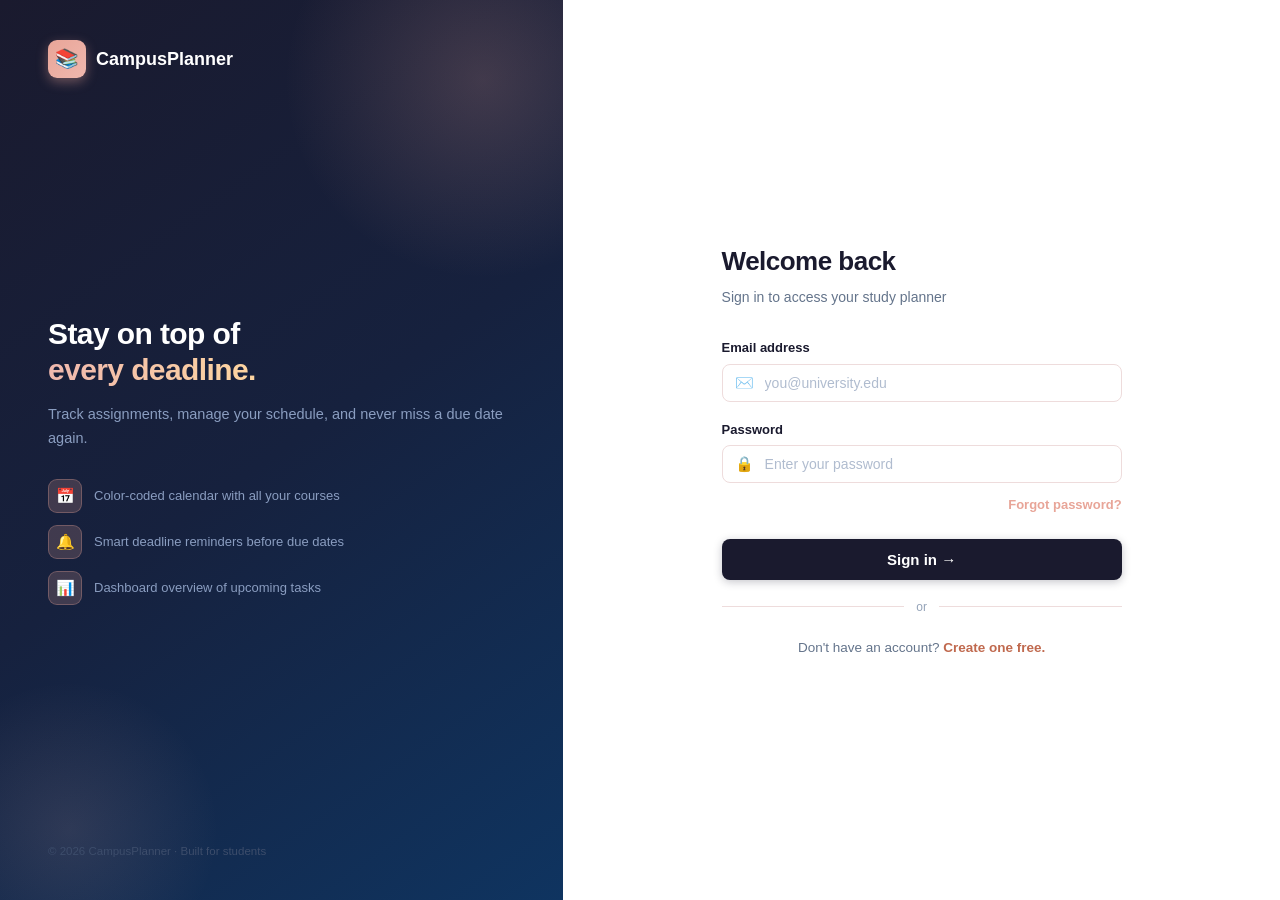
==== commit 94a71c0e: "Change title and update HTML structure for auth page" ====
--- a/index.html
+++ b/index.html
@@ -3,313 +3,175 @@
 <head>
 <meta charset="utf-8">
 <meta name="viewport" content="width=device-width, initial-scale=1">
-<title>CampusPlanner – Dashboard</title>
+<title>CampusPlanner – Sign In</title>
 <link rel="stylesheet" href="./main.css">
 <style>
-.stat-grid { display:grid; grid-template-columns:repeat(4,1fr); gap:16px; }
-.stat-card {
-  background:var(--card); border-radius:var(--radius); border:1px solid var(--border);
-  padding:20px 22px; display:flex; align-items:center; gap:16px;
-  box-shadow:var(--shadow-sm); transition:box-shadow .2s,transform .2s; cursor:default;
+.form-stack { display:flex; flex-direction:column; gap:18px; margin-bottom:24px; }
+.input-wrap { position:relative; }
+.input-wrap .form-input { padding-left:42px; }
+.input-icon {
+  position:absolute; left:13px; top:50%; transform:translateY(-50%);
+  font-size:15px; color:var(--text-muted); pointer-events:none;
 }
-.stat-card:hover { box-shadow:var(--shadow); transform:translateY(-1px); }
-.stat-icon { width:48px;height:48px;border-radius:12px;display:flex;align-items:center;justify-content:center;font-size:22px;flex-shrink:0; }
-.stat-num  { font-size:28px;font-weight:800;line-height:1;letter-spacing:-.02em; }
-.stat-lbl  { font-size:12.5px;color:var(--text-muted);margin-top:3px;font-weight:500; }
-.content-grid { display:grid; grid-template-columns:1fr 300px; gap:18px; }
-.a-item { display:flex;align-items:center;gap:12px;padding:12px 20px;border-bottom:1px solid var(--border-light);transition:background .12s; }
-.a-item:last-child { border-bottom:none; }
-.a-item:hover { background:#fafbff; }
-.check-btn { width:20px;height:20px;border-radius:50%;border:2px solid var(--border);display:flex;align-items:center;justify-content:center;cursor:pointer;transition:all .15s;flex-shrink:0; }
-.check-btn:hover  { border-color:var(--primary);background:var(--primary-soft); }
-.check-btn.done   { background:var(--math);border-color:var(--math); }
-.check-btn.done::after { content:'✓';color:#fff;font-size:11px;font-weight:700; }
-.a-name { font-size:13.5px;font-weight:600; }
-.a-name.done { text-decoration:line-through;color:var(--text-muted); }
-.a-meta { display:flex;align-items:center;gap:8px;margin-top:3px;flex-wrap:wrap; }
-.due-chip { font-size:11.5px;font-weight:600;padding:2px 8px;border-radius:99px; }
-.due-chip.urgent  { background:#fff1f2;color:var(--prog); }
-.due-chip.soon    { background:#fffbeb;color:#b45309; }
-.due-chip.normal  { background:var(--border-light);color:var(--text-muted); }
-.due-chip.overdue { background:#fff1f2;color:var(--prog); }
-.a-actions { display:flex;gap:4px;flex-shrink:0;opacity:0;transition:opacity .15s; }
-.a-item:hover .a-actions { opacity:1; }
-.sched-item { display:flex;gap:12px;padding:11px 20px;border-bottom:1px solid var(--border-light); }
-.sched-item:last-child { border-bottom:none; }
-.sched-time  { font-size:11px;color:var(--text-muted);font-weight:600;min-width:50px;padding-top:1px; }
-.sched-bar   { width:3px;border-radius:99px;min-height:34px;flex-shrink:0; }
-.sched-name  { font-size:13px;font-weight:600; }
-.sched-sub   { font-size:12px;color:var(--text-muted);margin-top:2px; }
-/* quick-add modal */
-.qa-overlay {
-  position:fixed;inset:0;background:rgba(15,23,42,.45);
-  display:flex;align-items:flex-start;justify-content:flex-end;
-  padding:80px 36px 0;z-index:500;
-  opacity:0;pointer-events:none;transition:opacity .18s;
+.forgot-row { display:flex; justify-content:flex-end; margin-top:-6px; }
+.forgot-link { font-size:13px; color:var(--primary); font-weight:600; text-decoration:none; }
+.forgot-link:hover { text-decoration:underline; }
+.alert-box {
+  background:#fff1f2; border:1px solid #fecdd3; border-radius:var(--radius-sm);
+  padding:10px 14px; font-size:13px; color:#be123c; margin-bottom:16px; display:none;
 }
-.qa-overlay.open { opacity:1;pointer-events:all; }
-.qa-panel {
-  background:var(--card);border-radius:var(--radius-lg);
-  padding:24px;width:340px;
-  box-shadow:var(--shadow-lg);
-  transform:translateY(-10px) scale(.98);transition:transform .2s;
-  border:1px solid var(--border);
-}
-.qa-overlay.open .qa-panel { transform:translateY(0) scale(1); }
-.qa-title { font-size:15px;font-weight:800;margin-bottom:16px;letter-spacing:-.01em; }
-.qa-fields { display:flex;flex-direction:column;gap:13px;margin-bottom:16px; }
-.qa-actions { display:flex;gap:10px;align-items:center; }
-.qa-full-link { font-size:12.5px;color:var(--primary);font-weight:600;text-decoration:none;margin-left:auto; }
-.qa-full-link:hover { text-decoration:underline; }
-
-/* onboarding tip */
-.onboard-tip {
-  position:fixed; top:180px; left:268px;
-  background:#0f172a; color:#fff; padding:10px 14px;
-  border-radius:var(--radius-sm); font-size:13px; font-weight:500;
-  box-shadow:var(--shadow-md); z-index:200; max-width:200px;
-  display:none;
-}
-.onboard-tip::before { content:''; position:absolute; left:-7px; top:50%; transform:translateY(-50%); border:7px solid transparent; border-right-color:#0f172a; border-left:none; }
-.onboard-close { cursor:pointer;float:right;margin-left:8px;opacity:.7; }
-.onboard-close:hover { opacity:1; }
+.alert-box.show { display:block; }
 </style>
 </head>
-<body class="app-layout">
-<div id="sidebarMount"></div>
+<body class="auth-body">
 
-<div class="main">
-  <div class="page-header">
-    <div>
-      <h1 class="page-title" id="greeting"></h1>
-      <p class="page-sub" id="dateSub"></p>
+<!-- LEFT PANEL -->
+<div class="auth-left">
+  <div class="auth-brand">
+    <div class="logo-mark">📚</div>
+    <span class="auth-brand-name">CampusPlanner</span>
+  </div>
+  <div class="auth-hero">
+    <h1 class="auth-hero-title">Stay on top of<br><span>every deadline.</span></h1>
+    <p class="auth-hero-sub">Track assignments, manage your schedule, and never miss a due date again.</p>
+    <div class="auth-features">
+      <div class="auth-feature">
+        <div class="auth-feature-icon">📅</div>
+        <span class="auth-feature-text">Color-coded calendar with all your courses</span>
+      </div>
+      <div class="auth-feature">
+        <div class="auth-feature-icon">🔔</div>
+        <span class="auth-feature-text">Smart deadline reminders before due dates</span>
+      </div>
+      <div class="auth-feature">
+        <div class="auth-feature-icon">📊</div>
+        <span class="auth-feature-text">Dashboard overview of upcoming tasks</span>
+      </div>
     </div>
-    <button class="btn btn-primary" onclick="openQA()">+ Add Assignment</button>
   </div>
+  <p class="auth-tagline">© 2026 CampusPlanner · Built for students</p>
+</div>
 
-  <div class="stat-grid">
-    <div class="stat-card"><div class="stat-icon" style="background:#ede9fe;">📝</div><div><div class="stat-num" id="sActive">—</div><div class="stat-lbl">Active Tasks</div></div></div>
-    <div class="stat-card"><div class="stat-icon" style="background:#fffbeb;">⏰</div><div><div class="stat-num" id="sWeek">—</div><div class="stat-lbl">Due This Week</div></div></div>
-    <div class="stat-card"><div class="stat-icon" style="background:#ecfdf5;">✅</div><div><div class="stat-num" id="sDone">—</div><div class="stat-lbl">Completed</div></div></div>
-    <div class="stat-card"><div class="stat-icon" style="background:#fff1f2;">🚨</div><div><div class="stat-num" id="sOver" style="color:var(--prog)">—</div><div class="stat-lbl">Overdue</div></div></div>
-  </div>
+<!-- RIGHT PANEL (form) -->
+<div class="auth-right">
+  <div class="auth-form-wrap">
+    <h1 class="auth-form-title">Welcome back</h1>
+    <p class="auth-form-sub">Sign in to access your study planner</p>
 
-  <div class="content-grid">
-    <div class="card">
-      <div class="section-hd">
-        <span class="section-title">Upcoming Assignments</span>
-        <a class="btn btn-outline btn-sm" href="./calendar.html">View Calendar</a>
+    <!-- Error alert (wrong credentials feedback — addresses Elliott Violation 1-9) -->
+    <div class="alert-box" id="alertBox">
+      ⚠ Incorrect email or password. Please check your details or
+      <a href="./password.html" style="color:inherit;font-weight:700;">reset your password</a>.
+    </div>
+
+    <div class="form-stack">
+      <div class="form-group">
+        <label class="form-label">Email address</label>
+        <div class="input-wrap">
+          <span class="input-icon">✉️</span>
+          <input id="email" class="form-input" type="email"
+            placeholder="you@university.edu" autocomplete="email"
+            oninput="clearFieldErr('email','emailErr')">
+        </div>
+        <span class="form-error" id="emailErr">Please enter your email address.</span>
       </div>
-      <div id="aList"></div>
+
+      <div class="form-group">
+        <label class="form-label">Password</label>
+        <div class="input-wrap">
+          <span class="input-icon">🔒</span>
+          <input id="password" class="form-input" type="password"
+            placeholder="Enter your password" autocomplete="current-password"
+            oninput="clearFieldErr('password','passErr')">
+        </div>
+        <span class="form-error" id="passErr">Please enter your password.</span>
+      </div>
+
+      <div class="forgot-row">
+        <a class="forgot-link" href="./password.html">Forgot password?</a>
+      </div>
     </div>
-    <div class="card">
-      <div class="section-hd"><span class="section-title">Today's Schedule</span></div>
-      <div id="schedList"></div>
-    </div>
+
+    <button class="btn btn-primary btn-full btn-lg" onclick="signIn()">Sign in →</button>
+
+    <div class="auth-divider">or</div>
+
+    <p class="auth-footer-link">
+      Don't have an account? <a href="./signup.html">Create one free.</a>
+    </p>
   </div>
 </div>
 
-<!-- Onboarding tooltip (Thurston Violation 1-7) -->
-<div class="onboard-tip" id="onboardTip">
-  👈 Use this sidebar to navigate between pages and courses.
-  <span class="onboard-close" onclick="dismissTip()">✕</span>
-</div>
+<div class="toast success" id="toast">✅ Signing you in…</div>
 
-<!-- Quick-Add Modal (Nelson Warning 2-7 — shortcuts for frequent users) -->
-<div class="qa-overlay" id="qaOverlay" onclick="closeQA(event)">
-  <div class="qa-panel">
-    <div class="qa-title">⚡ Quick Add Assignment</div>
-    <div class="qa-fields">
+<script>
+// Seed data on first ever visit so the app has content
+(function seedData() {
+  if (JSON.parse(localStorage.getItem('cp_assignments') || '[]').length > 0) return;
+  const today = new Date();
+  const d = o => { const x=new Date(today); x.setDate(x.getDate()+o); return x.toISOString().split('T')[0]; };
+  localStorage.setItem('cp_assignments', JSON.stringify([
+    {id:1,title:'Research Paper',      course:'psych',dueDate:d(6), reminder:'2',priority:'high',  estHours:'4',notes:'Manifest Destiny essay – 8 pages',completed:false,createdAt:d(-5)},
+    {id:2,title:'Group Project',       course:'cs',   dueDate:d(4), reminder:'2',priority:'high',  estHours:'6',notes:'HCI prototype demo',              completed:false,createdAt:d(-5)},
+    {id:3,title:'Lab Report',          course:'cs',   dueDate:d(-3),reminder:'2',priority:'medium',estHours:'2',notes:'',                                completed:true, createdAt:d(-8)},
+    {id:4,title:'Coding Project',      course:'prog', dueDate:d(12),reminder:'3',priority:'medium',estHours:'5',notes:'Nested loops chapter',             completed:false,createdAt:d(-2)},
+    {id:5,title:'CS Midterm',          course:'cs',   dueDate:d(18),reminder:'7',priority:'high',  estHours:'8',notes:'Study chapters 1–6',               completed:false,createdAt:d(-2)},
+    {id:6,title:'Discrete HW',         course:'math', dueDate:d(20),reminder:'2',priority:'low',   estHours:'2',notes:'Problem set 4',                    completed:false,createdAt:d(-1)},
+    {id:7,title:'Psychology Quiz',     course:'psych',dueDate:d(13),reminder:'1',priority:'medium',estHours:'1',notes:'',                                 completed:false,createdAt:d(-1)},
+    {id:8,title:'Prog. Assignment 3',  course:'prog', dueDate:d(22),reminder:'2',priority:'medium',estHours:'3',notes:'Recursion exercises',               completed:false,createdAt:d(0)},
+  ]));
+})();
 
-      <div class="form-group">
-        <label class="form-label">Title <span class="req">*</span></label>
-        <input id="qaTitle" class="form-input" type="text"
-          placeholder="e.g. Research Paper"
-          maxlength="120"
-          oninput="document.getElementById('qaTitleErr').classList.remove('show');this.classList.remove('error')"
-          onkeydown="if(event.key==='Enter')saveQuick()">
-        <span class="form-error" id="qaTitleErr">Please enter a title.</span>
-      </div>
-
-      <div class="form-group">
-        <label class="form-label">Course <span class="req">*</span></label>
-        <select id="qaCourse" class="form-input"
-          onchange="document.getElementById('qaCourseErr').classList.remove('show');this.classList.remove('error')">
-          <option value="">Select a course…</option>
-          <option value="cs">📘 Computer Science</option>
-          <option value="prog">💻 Programming</option>
-          <option value="psych">🧠 Psychology</option>
-          <option value="math">📐 Discrete Math</option>
-        </select>
-        <span class="form-error" id="qaCourseErr">Please select a course.</span>
-      </div>
-
-      <div class="form-group">
-        <label class="form-label">Due Date <span class="req">*</span></label>
-        <input id="qaDate" class="form-input" type="date"
-          onchange="document.getElementById('qaDateErr').classList.remove('show');this.classList.remove('error')">
-        <span class="form-error" id="qaDateErr">Please select a due date.</span>
-        <span class="form-hint">Click to open date picker</span>
-      </div>
-
-      <div class="form-group">
-        <label class="form-label">Priority</label>
-        <div style="display:flex;gap:8px;">
-          <label style="display:flex;align-items:center;gap:5px;font-size:13px;cursor:pointer;">
-            <input type="radio" name="qaPri" value="high" style="accent-color:var(--prog)"> 🔴 High
-          </label>
-          <label style="display:flex;align-items:center;gap:5px;font-size:13px;cursor:pointer;">
-            <input type="radio" name="qaPri" value="medium" checked style="accent-color:var(--psych)"> 🟡 Medium
-          </label>
-          <label style="display:flex;align-items:center;gap:5px;font-size:13px;cursor:pointer;">
-            <input type="radio" name="qaPri" value="low" style="accent-color:var(--math)"> 🟢 Low
-          </label>
-        </div>
-      </div>
-
-    </div>
-    <div class="qa-actions">
-      <button class="btn btn-primary btn-sm" onclick="saveQuick()">💾 Save</button>
-      <button class="btn btn-outline btn-sm" onclick="closeQA()">Cancel</button>
-      <a class="qa-full-link" href="./addAssignment.html">Full form →</a>
-    </div>
-  </div>
-</div>
-
-<script src="./shared.js"></script>
-<script>
-document.getElementById('sidebarMount').innerHTML = buildSidebar('dashboard');
-seedIfEmpty();
-
-// Onboarding tip
-if (!localStorage.getItem('cp_tip_seen')) {
-  setTimeout(() => document.getElementById('onboardTip').style.display = 'block', 800);
-}
-function dismissTip() {
-  document.getElementById('onboardTip').style.display = 'none';
-  localStorage.setItem('cp_tip_seen', '1');
+function clearFieldErr(inputId, errId) {
+  document.getElementById(inputId).classList.remove('error');
+  document.getElementById(errId).classList.remove('show');
+  document.getElementById('alertBox').classList.remove('show');
 }
 
-// Quick-add
-function openQA() {
-  document.getElementById('qaTitle').value  = '';
-  document.getElementById('qaCourse').value = '';
-  document.getElementById('qaDate').value   = '';
-  document.getElementById('qaDate').min     = new Date().toISOString().split('T')[0];
-  document.querySelectorAll('[name="qaPri"]').forEach(r => r.checked = r.value === 'medium');
-  ['qaTitle','qaCourse','qaDate'].forEach(id => document.getElementById(id).classList.remove('error'));
-  ['qaTitleErr','qaCourseErr','qaDateErr'].forEach(id => document.getElementById(id).classList.remove('show'));
-  document.getElementById('qaOverlay').classList.add('open');
-  setTimeout(() => document.getElementById('qaTitle').focus(), 180);
-}
-function closeQA(e) {
-  if (!e || e.target === document.getElementById('qaOverlay')) {
-    document.getElementById('qaOverlay').classList.remove('open');
+function signIn() {
+  const email = document.getElementById('email').value.trim();
+  const pass  = document.getElementById('password').value;
+  let ok = true;
+
+  // Clear previous errors
+  ['email','password'].forEach(id => document.getElementById(id).classList.remove('error'));
+  ['emailErr','passErr'].forEach(id => document.getElementById(id).classList.remove('show'));
+  document.getElementById('alertBox').classList.remove('show');
+
+  // Validate — addresses Elliott Violation 1-5
+  if (!email || !email.includes('@')) {
+    document.getElementById('email').classList.add('error');
+    document.getElementById('emailErr').classList.add('show');
+    ok = false;
   }
-}
-function saveQuick() {
-  const title  = document.getElementById('qaTitle').value.trim();
-  const course = document.getElementById('qaCourse').value;
-  const date   = document.getElementById('qaDate').value;
-  const pri    = document.querySelector('[name="qaPri"]:checked')?.value || 'medium';
-  let ok = true;
-  if (!title)  { document.getElementById('qaTitle').classList.add('error');  document.getElementById('qaTitleErr').classList.add('show');  ok=false; }
-  if (!course) { document.getElementById('qaCourse').classList.add('error'); document.getElementById('qaCourseErr').classList.add('show'); ok=false; }
-  if (!date)   { document.getElementById('qaDate').classList.add('error');   document.getElementById('qaDateErr').classList.add('show');   ok=false; }
+  if (!pass) {
+    document.getElementById('password').classList.add('error');
+    document.getElementById('passErr').classList.add('show');
+    ok = false;
+  }
   if (!ok) return;
 
-  const arr = getAssignments();
-  const id  = arr.length ? Math.max(...arr.map(a => a.id)) + 1 : 1;
-  arr.push({
-    id, title, course, dueDate: date, priority: pri,
-    reminder: '2', estHours: '', notes: '', completed: false,
-    createdAt: new Date().toISOString().split('T')[0]
-  });
-  saveAssignments(arr);
-  document.getElementById('qaOverlay').classList.remove('open');
-  showToast('✅ Assignment saved!');
-  init();
+  // Simulate credential check — wrong password shows helpful error (Elliott Violation 1-9)
+  const savedPass = localStorage.getItem('cp_password');
+  if (savedPass && pass !== savedPass) {
+    document.getElementById('password').classList.add('error');
+    document.getElementById('alertBox').classList.add('show');
+    return;
+  }
+
+  // Save user name hint from email
+  if (!localStorage.getItem('cp_user_name')) {
+    const namePart = email.split('@')[0].split('.')[0];
+    localStorage.setItem('cp_user_name', namePart.charAt(0).toUpperCase() + namePart.slice(1));
+  }
+
+  localStorage.setItem('cp_logged_in', '1');
+  const t = document.getElementById('toast');
+  t.classList.add('show');
+  setTimeout(() => window.location.href = './dashboard.html', 900);
 }
 
-function init() {
-  const name = getUserName();
-  const h = new Date().getHours();
-  const greet = h<12?'Good morning':h<17?'Good afternoon':'Good evening';
-  document.getElementById('greeting').textContent = `${greet}, ${name} 👋`;
-
-  const now   = new Date();
-  const today = new Date(now); today.setHours(0,0,0,0);
-  const weekEnd = new Date(today); weekEnd.setDate(weekEnd.getDate()+7);
-  document.getElementById('dateSub').textContent =
-    now.toLocaleDateString('en-US',{weekday:'long',year:'numeric',month:'long',day:'numeric'});
-
-  const all     = getAssignments();
-  const active  = all.filter(a=>!a.completed);
-  const doneArr = all.filter(a=>a.completed);
-  const dueWeek = active.filter(a=>{ const d=new Date(a.dueDate+'T00:00:00'); return d>=today&&d<=weekEnd; });
-  const overdue = active.filter(a=>new Date(a.dueDate+'T00:00:00')<today);
-
-  document.getElementById('sActive').textContent = active.length;
-  document.getElementById('sWeek').textContent   = dueWeek.length;
-  document.getElementById('sDone').textContent   = doneArr.length;
-  document.getElementById('sOver').textContent   = overdue.length;
-
-  const upcoming = [...active].sort((a,b)=>new Date(a.dueDate)-new Date(b.dueDate)).slice(0,8);
-  const aList = document.getElementById('aList');
-  if (!upcoming.length) {
-    aList.innerHTML = '<div style="text-align:center;padding:40px 20px;color:var(--text-muted);font-size:13.5px;"><div style="font-size:32px;margin-bottom:8px;">🎉</div>No upcoming assignments!</div>';
-  } else {
-    aList.innerHTML = upcoming.map(a => {
-      const c = COURSES[a.course]||{};
-      const diff = diffDays(a.dueDate);
-      let chipCls, chipTxt;
-      if(diff<0)       { chipCls='overdue'; chipTxt=`${Math.abs(diff)}d overdue`; }
-      else if(diff===0){ chipCls='urgent';  chipTxt='Due today'; }
-      else if(diff===1){ chipCls='urgent';  chipTxt='Due tomorrow'; }
-      else if(diff<=4) { chipCls='soon';    chipTxt=`Due in ${diff}d`; }
-      else             { chipCls='normal';  chipTxt=`Due ${fmtDate(a.dueDate)}`; }
-      return `<div class="a-item">
-        <div class="check-btn${a.completed?' done':''}" onclick="toggleComplete(${a.id},init)" title="Toggle complete"></div>
-        <div style="flex:1;min-width:0;">
-          <div class="a-name${a.completed?' done':''}">${a.title}</div>
-          <div class="a-meta">
-            <span class="badge badge-${a.course}">${c.name||a.course}</span>
-            <span class="due-chip ${chipCls}">${chipTxt}</span>
-            ${a.priority==='high'?'<span style="font-size:11px;color:var(--prog);font-weight:600;">● High</span>':''}
-          </div>
-        </div>
-        <div class="a-actions">
-          <a class="btn btn-ghost btn-sm" href="./addAssignment.html?edit=${a.id}" title="Edit">✏️</a>
-          <button class="btn btn-danger btn-sm" onclick="deleteAssignment(${a.id},init)" title="Delete">🗑</button>
-        </div>
-      </div>`;
-    }).join('');
-  }
-
-  const schedItems = [...active]
-    .filter(a=>{ const d=diffDays(a.dueDate); return d>=0&&d<=4; })
-    .sort((a,b)=>new Date(a.dueDate)-new Date(b.dueDate)).slice(0,5);
-  const schedList = document.getElementById('schedList');
-  if(!schedItems.length){
-    schedList.innerHTML='<div style="text-align:center;padding:36px 20px;color:var(--text-muted);font-size:13px;"><div style="font-size:28px;margin-bottom:8px;">☀️</div>Nothing urgent!</div>';
-  } else {
-    schedList.innerHTML = schedItems.map(a=>{
-      const c = COURSES[a.course]||{};
-      const diff = diffDays(a.dueDate);
-      const lbl  = diff===0?'Today':diff===1?'Tomorrow':`In ${diff}d`;
-      return `<div class="sched-item">
-        <div class="sched-time">${lbl}</div>
-        <div class="sched-bar" style="background:${c.color||'#6d57f8'}"></div>
-        <div>
-          <div class="sched-name">${a.title}</div>
-          <div class="sched-sub">${c.name||a.course}${a.estHours?` · ~${a.estHours}h`:''}</div>
-        </div>
-      </div>`;
-    }).join('');
-  }
-}
-
-init();
+document.addEventListener('keydown', e => { if (e.key === 'Enter') signIn(); });
 </script>
 </body>
 </html>
--- a/main.css
+++ b/main.css
@@ -1,119 +1,322 @@
-<!DOCTYPE html>
-<html lang="en">
-<head>
-<meta charset="utf-8">
-<meta name="viewport" content="width=device-width, initial-scale=1">
-<title>CampusPlanner – Create Account</title>
-<link rel="stylesheet" href="./main.css">
-<style>
-.form-stack  { display:flex; flex-direction:column; gap:16px; margin-bottom:24px; }
-.form-row-2  { display:grid; grid-template-columns:1fr 1fr; gap:14px; }
-.input-wrap  { position:relative; }
-.input-wrap .form-input { padding-left:42px; }
-.input-icon  { position:absolute;left:13px;top:50%;transform:translateY(-50%);font-size:15px;color:var(--text-muted);pointer-events:none; }
-.terms { font-size:12px;color:var(--text-muted);text-align:center;margin-top:14px;line-height:1.6; }
-.terms a { color:var(--primary);text-decoration:none; }
-</style>
-</head>
-<body class="auth-body">
-<div class="auth-left">
-  <div class="auth-brand">
-    <div class="logo-mark">📚</div>
-    <span class="auth-brand-name">CampusPlanner</span>
-  </div>
-  <div class="auth-hero">
-    <h1 class="auth-hero-title">Your academic<br><span>command center.</span></h1>
-    <p class="auth-hero-sub">Join students who use CampusPlanner to stay organised and stress-free all semester.</p>
-    <div class="auth-features">
-      <div class="auth-feature"><div class="auth-feature-icon">✅</div><span class="auth-feature-text">Free forever — no credit card needed</span></div>
-      <div class="auth-feature"><div class="auth-feature-icon">⚡</div><span class="auth-feature-text">Set up in under 2 minutes</span></div>
-      <div class="auth-feature"><div class="auth-feature-icon">🔐</div><span class="auth-feature-text">Your data stays private in your browser</span></div>
-    </div>
-  </div>
-  <p class="auth-tagline">© 2026 CampusPlanner · Built for students</p>
-</div>
-
-<div class="auth-right">
-  <div class="auth-form-wrap">
-    <a class="auth-back" href="./index.html">← Back to sign in</a>
-    <h1 class="auth-form-title">Create your account</h1>
-    <p class="auth-form-sub">Start organising your academic life — it's free.</p>
-
-    <div class="form-stack">
-      <div class="form-group">
-        <label class="form-label">Full name</label>
-        <div class="input-wrap">
-          <span class="input-icon">👤</span>
-          <input id="name" class="form-input" type="text" placeholder="Jane Doe" oninput="ce('name','nameErr')">
-        </div>
-        <span class="form-error" id="nameErr">Please enter your full name.</span>
-      </div>
-      <div class="form-group">
-        <label class="form-label">University email</label>
-        <div class="input-wrap">
-          <span class="input-icon">✉️</span>
-          <input id="email" class="form-input" type="email" placeholder="you@university.edu" oninput="ce('email','emailErr')">
-        </div>
-        <span class="form-error" id="emailErr">Please enter a valid email address.</span>
-      </div>
-      <div class="form-row-2">
-        <div class="form-group">
-          <label class="form-label">Password</label>
-          <div class="input-wrap">
-            <span class="input-icon">🔒</span>
-            <input id="password" class="form-input" type="password" placeholder="Min. 6 characters" oninput="ce('password','passErr')">
-          </div>
-          <span class="form-error" id="passErr">Password must be at least 6 characters.</span>
-        </div>
-        <div class="form-group">
-          <label class="form-label">Confirm</label>
-          <div class="input-wrap">
-            <span class="input-icon">🔒</span>
-            <input id="confirm" class="form-input" type="password" placeholder="Repeat" oninput="ce('confirm','confirmErr')">
-          </div>
-          <span class="form-error" id="confirmErr">Passwords do not match.</span>
-        </div>
-      </div>
-    </div>
-
-    <button class="btn btn-primary btn-full btn-lg" onclick="createAccount()">Create account →</button>
-    <p class="terms">By signing up you agree to our <a href="#">Terms</a> and <a href="#">Privacy Policy</a>.</p>
-    <p class="auth-footer-link" style="margin-top:16px;">Already have an account? <a href="./index.html">Sign in.</a></p>
-  </div>
-</div>
-<div class="toast success" id="toast">✅ Account created! Redirecting…</div>
-<script>
-function ce(i,e){ document.getElementById(i).classList.remove('error'); document.getElementById(e).classList.remove('show'); }
-function flag(i,e){ document.getElementById(i).classList.add('error'); document.getElementById(e).classList.add('show'); }
-function createAccount(){
-  const name=document.getElementById('name').value.trim();
-  const email=document.getElementById('email').value.trim();
-  const pass=document.getElementById('password').value;
-  const conf=document.getElementById('confirm').value;
-  ['name','email','password','confirm'].forEach(id=>document.getElementById(id).classList.remove('error'));
-  ['nameErr','emailErr','passErr','confirmErr'].forEach(id=>document.getElementById(id).classList.remove('show'));
-  let ok=true;
-  if(!name)               { flag('name','nameErr'); ok=false; }
-  if(!email||!email.includes('@')){ flag('email','emailErr'); ok=false; }
-  if(!pass||pass.length<6){ flag('password','passErr'); ok=false; }
-  if(pass!==conf)         { flag('confirm','confirmErr'); ok=false; }
-  if(!ok) return;
-  localStorage.setItem('cp_user_name', name.split(' ')[0]);
-  localStorage.setItem('cp_password', pass);
-  // Seed data
-  if(JSON.parse(localStorage.getItem('cp_assignments')||'[]').length===0){
-    const today=new Date();
-    const d=o=>{const x=new Date(today);x.setDate(x.getDate()+o);return x.toISOString().split('T')[0];};
-    localStorage.setItem('cp_assignments',JSON.stringify([
-      {id:1,title:'Research Paper',course:'psych',dueDate:d(6),reminder:'2',priority:'high',estHours:'4',notes:'',completed:false,createdAt:d(-5)},
-      {id:2,title:'Group Project',course:'cs',dueDate:d(4),reminder:'2',priority:'high',estHours:'6',notes:'',completed:false,createdAt:d(-5)},
-      {id:4,title:'Coding Project',course:'prog',dueDate:d(12),reminder:'3',priority:'medium',estHours:'5',notes:'',completed:false,createdAt:d(-2)},
-    ]));
-  }
-  const t=document.getElementById('toast'); t.classList.add('show');
-  setTimeout(()=>window.location.href='./dashboard.html',900);
-}
-document.addEventListener('keydown',e=>{if(e.key==='Enter')createAccount();});
-</script>
-</body>
-</html>
+@import url('https://fonts.googleapis.com/css2?family=Inter:wght@300;400;500;600;700;800&display=swap');
+
+*, *::before, *::after { box-sizing: border-box; margin: 0; padding: 0; }
+
+:root {
+  /* ── Original CampusPlanner colour palette ── */
+  --sidebar-bg:    #1a1a2e;          /* original dark navy sidebar */
+  --primary:       #e8a598;          /* original warm coral/salmon accent */
+  --primary-dark:  #d4887a;
+  --primary-light: #f0b8ae;
+  --primary-soft:  #fdf0ee;
+  --bg:            #f9e8e8;          /* original blush pink main background */
+  --card:          #ffffff;
+  --text:          #1a1a2e;
+  --text-muted:    #64748b;
+  --text-light:    #94a3b8;
+  --border:        #eedcdc;          /* soft pink-tinted border */
+  --border-light:  #f5eded;
+  --shadow-sm:     0 1px 3px rgba(26,26,46,.06), 0 1px 2px rgba(26,26,46,.04);
+  --shadow:        0 4px 6px -1px rgba(26,26,46,.07), 0 2px 4px -2px rgba(26,26,46,.05);
+  --shadow-md:     0 10px 25px -3px rgba(26,26,46,.08), 0 4px 10px -4px rgba(26,26,46,.05);
+  --shadow-lg:     0 20px 40px -8px rgba(26,26,46,.12);
+  --radius-sm:     8px;
+  --radius:        14px;
+  --radius-lg:     20px;
+
+  /* course colours — kept from original */
+  --cs:            #6d57f8; --cs-soft:    #ede9fe;
+  --prog:          #f43f5e; --prog-soft:  #fff1f2;
+  --psych:         #f59e0b; --psych-soft: #fffbeb;
+  --math:          #10b981; --math-soft:  #ecfdf5;
+  --done:          #94a3b8; --done-soft:  #f1f5f9;
+}
+
+/* Base — no flex/overflow here so auth pages work */
+body {
+  font-family: 'Inter', -apple-system, sans-serif;
+  font-size: 15px;
+  line-height: 1.5;
+  color: var(--text);
+  background: var(--bg);
+  -webkit-font-smoothing: antialiased;
+}
+
+/* App pages (dashboard, calendar, etc.) */
+body.app-layout {
+  display: flex;
+  height: 100vh;
+  overflow: hidden;
+}
+
+/* Make sidebar mount wrapper transparent to flexbox layout */
+#sidebarMount {
+  display: contents;
+}
+
+/* ── SIDEBAR ───────────────────────────────────────── */
+.sidebar {
+  width: 256px; min-width: 256px;
+  height: 100vh;
+  background: var(--sidebar-bg);
+  display: flex; flex-direction: column;
+  overflow-y: auto; overflow-x: hidden;
+  border-right: 1px solid rgba(255,255,255,.04);
+  flex-shrink: 0;
+}
+.sidebar-logo {
+  display: flex; align-items: center; gap: 10px;
+  padding: 22px 20px 18px;
+  border-bottom: 1px solid rgba(255,255,255,.06);
+}
+.logo-mark {
+  width: 34px; height: 34px; border-radius: 9px;
+  background: linear-gradient(135deg, #e8a598, #f0b8ae);
+  display: flex; align-items: center; justify-content: center;
+  font-size: 17px; flex-shrink: 0;
+  box-shadow: 0 4px 12px rgba(232,165,152,.4);
+}
+.logo-name { font-size: 16px; font-weight: 700; color: #fff; letter-spacing:-.01em; }
+.nav-group { padding: 18px 12px 4px; }
+.nav-group-label {
+  font-size: 10px; font-weight: 700; letter-spacing:.09em;
+  text-transform: uppercase; color: #3d4d6b;
+  padding: 0 8px; margin-bottom: 6px;
+}
+.nav-link {
+  display: flex; align-items: center; gap: 10px;
+  padding: 9px 10px; border-radius: var(--radius-sm);
+  color: #8a9dc0; font-size: 13.5px; font-weight: 500;
+  text-decoration: none; margin-bottom: 1px;
+  transition: background .15s, color .15s; cursor: pointer;
+}
+.nav-link:hover  { background: rgba(255,255,255,.06); color: #c8d4e8; }
+.nav-link.active { background: rgba(232,165,152,.2); color: #f0b8ae; font-weight:600; }
+.nav-link .icon  { font-size: 15px; width: 20px; text-align: center; flex-shrink:0; }
+.course-pip { width:7px; height:7px; border-radius:50%; flex-shrink:0; margin-left:2px; }
+.sidebar-footer {
+  margin-top: auto;
+  padding: 14px 12px;
+  border-top: 1px solid rgba(255,255,255,.05);
+}
+.profile-row {
+  display: flex; align-items: center; gap: 10px;
+  padding: 8px; border-radius: var(--radius-sm);
+  cursor: pointer; transition: background .15s;
+  min-height: 52px;
+}
+.profile-row:hover { background: rgba(255,255,255,.06); }
+.avatar-circle {
+  width: 32px; height: 32px; border-radius: 50%; flex-shrink:0;
+  background: linear-gradient(135deg, #e8a598, #f0b8ae);
+  color: #fff; font-size:12px; font-weight:700;
+  display:flex; align-items:center; justify-content:center;
+}
+.profile-name { font-size:13px; font-weight:600; color:#d1dce9; }
+.profile-sub  { font-size:11px; color:#4a5d7a; }
+
+/* ── MAIN ──────────────────────────────────────────── */
+.main {
+  flex: 1; height: 100vh; overflow-y: auto;
+  padding: 32px 36px 40px;
+  display: flex; flex-direction: column; gap: 22px;
+}
+
+/* ── PAGE HEADER ───────────────────────────────────── */
+.page-header {
+  display: flex; align-items: flex-start;
+  justify-content: space-between; gap: 16px; flex-wrap: wrap;
+}
+.page-title { font-size: 22px; font-weight: 800; letter-spacing:-.02em; line-height:1.2; }
+.page-sub   { font-size: 13.5px; color: var(--text-muted); margin-top: 3px; }
+
+/* ── CARDS ─────────────────────────────────────────── */
+.card {
+  background: var(--card); border-radius: var(--radius);
+  border: 1px solid var(--border); box-shadow: var(--shadow-sm);
+}
+
+/* ── BUTTONS ───────────────────────────────────────── */
+.btn {
+  display: inline-flex; align-items: center; gap: 6px;
+  padding: 9px 18px; border-radius: var(--radius-sm);
+  font-size: 13.5px; font-weight: 600; cursor: pointer;
+  border: none; text-decoration: none; transition: all .15s;
+  white-space: nowrap; font-family: inherit; line-height:1;
+}
+.btn-primary {
+  background: #1a1a2e;
+  color: #fff; box-shadow: 0 2px 8px rgba(26,26,46,.25);
+}
+.btn-primary:hover {
+  background: #2a2a3e;
+  box-shadow: 0 4px 14px rgba(26,26,46,.35);
+  transform: translateY(-1px);
+}
+.btn-outline {
+  background: var(--card); color: var(--text);
+  border: 1.5px solid var(--border);
+}
+.btn-outline:hover { background: var(--bg); border-color: #c8d0dc; }
+.btn-ghost  { background: transparent; color: var(--text-muted); }
+.btn-ghost:hover  { background: var(--bg); color: var(--text); }
+.btn-danger { background: #fff1f2; color: var(--prog); border: 1.5px solid #fecdd3; }
+.btn-danger:hover { background: #fee2e2; }
+.btn-sm  { padding: 6px 13px; font-size: 12.5px; }
+.btn-lg  { padding: 13px 24px; font-size: 15px; }
+.btn-full { width: 100%; justify-content: center; }
+
+/* ── FORMS ─────────────────────────────────────────── */
+.form-group { display: flex; flex-direction: column; gap: 6px; }
+.form-label { font-size: 13px; font-weight: 600; color: var(--text); }
+.form-label .req { color: var(--primary); margin-left: 2px; }
+.form-input {
+  width: 100%; padding: 10px 14px;
+  border: 1.5px solid var(--border); border-radius: var(--radius-sm);
+  font-size: 14px; font-family: 'Inter', sans-serif;
+  background: var(--card); color: var(--text);
+  transition: border .15s, box-shadow .15s; outline: none;
+  -webkit-appearance: none;
+}
+.form-input::placeholder { color: #b0bccf; }
+.form-input:focus {
+  border-color: #e8a598;
+  box-shadow: 0 0 0 3px rgba(232,165,152,.18);
+}
+.form-input.error { border-color: var(--prog); }
+.form-input.error:focus { box-shadow: 0 0 0 3px rgba(244,63,94,.12); }
+select.form-input  { cursor: pointer; }
+textarea.form-input { resize: vertical; min-height: 88px; line-height:1.6; }
+.form-hint  { font-size: 12px; color: var(--text-muted); }
+.form-error { font-size: 12px; color: var(--prog); display: none; font-weight:500; }
+.form-error.show { display: block; }
+
+/* ── TOAST ─────────────────────────────────────────── */
+.toast {
+  position: fixed; bottom: 28px; right: 28px;
+  background: var(--text); color: #fff;
+  padding: 13px 20px; border-radius: var(--radius-sm);
+  font-size: 13.5px; font-weight: 500;
+  box-shadow: var(--shadow-md); z-index: 9999;
+  display: flex; align-items: center; gap: 8px;
+  opacity: 0; transform: translateY(10px) scale(.98);
+  transition: opacity .2s, transform .2s;
+  pointer-events: none; max-width: 320px;
+}
+.toast.show    { opacity: 1; transform: translateY(0) scale(1); }
+.toast.success { border-left: 4px solid var(--math); }
+.toast.error   { border-left: 4px solid var(--prog); }
+
+/* ── BADGE ─────────────────────────────────────────── */
+.badge {
+  display: inline-flex; align-items: center;
+  padding: 3px 9px; border-radius: 99px;
+  font-size: 11.5px; font-weight: 600;
+}
+.badge-cs    { background: var(--cs-soft);    color: var(--cs);    }
+.badge-prog  { background: var(--prog-soft);  color: var(--prog);  }
+.badge-psych { background: var(--psych-soft); color: #b45309;      }
+.badge-math  { background: var(--math-soft);  color: var(--math);  }
+.badge-done  { background: var(--done-soft);  color: var(--done);  }
+
+/* ── SECTION HEADER ────────────────────────────────── */
+.section-hd {
+  display: flex; align-items: center; justify-content: space-between;
+  padding: 18px 22px 14px;
+}
+.section-title { font-size: 14px; font-weight: 700; }
+
+/* ── MODAL OVERLAY ─────────────────────────────────── */
+.overlay {
+  position: fixed; inset: 0; background: rgba(15,23,42,.5);
+  display: flex; align-items: center; justify-content: center;
+  z-index: 1000; opacity: 0; pointer-events: none; transition: opacity .2s;
+}
+.overlay.open { opacity: 1; pointer-events: all; }
+.modal {
+  background: var(--card); border-radius: var(--radius-lg);
+  padding: 30px; width: 100%; max-width: 420px;
+  box-shadow: var(--shadow-lg);
+  transform: translateY(12px) scale(.98); transition: transform .2s;
+}
+.overlay.open .modal { transform: translateY(0) scale(1); }
+.modal-title  { font-size: 18px; font-weight: 800; margin-bottom: 18px; letter-spacing:-.01em; }
+.modal-row    { display: flex; gap: 10px; align-items: flex-start; margin-bottom: 12px; font-size: 13.5px; }
+.modal-lbl    { color: var(--text-muted); font-weight: 600; min-width: 90px; }
+.modal-val    { color: var(--text); font-weight: 500; }
+.modal-actions { display: flex; gap: 10px; margin-top: 22px; flex-wrap: wrap; }
+
+/* ── AUTH PAGES ────────────────────────────────────── */
+/* Auth pages do NOT use body.app-layout — they scroll normally */
+body.auth-body {
+  min-height: 100vh;
+  display: flex;
+  background: #fff;
+}
+.auth-left {
+  width: 44%; min-width: 360px;
+  background: linear-gradient(145deg, #1a1a2e 0%, #16213e 50%, #0f3460 100%);
+  display: flex; flex-direction: column;
+  justify-content: space-between; padding: 40px 48px;
+  position: relative; overflow: hidden;
+}
+.auth-left::before {
+  content: ''; position: absolute; top: -120px; right: -120px;
+  width: 400px; height: 400px; border-radius: 50%;
+  background: radial-gradient(circle, rgba(232,165,152,.2) 0%, transparent 70%);
+}
+.auth-left::after {
+  content: ''; position: absolute; bottom: -80px; left: -80px;
+  width: 300px; height: 300px; border-radius: 50%;
+  background: radial-gradient(circle, rgba(240,184,174,.12) 0%, transparent 70%);
+}
+.auth-brand { display:flex; align-items:center; gap:10px; position:relative; z-index:1; }
+.auth-brand .logo-mark { width:38px; height:38px; font-size:19px; }
+.auth-brand-name { font-size:18px; font-weight:700; color:#fff; }
+.auth-hero { position:relative; z-index:1; }
+.auth-hero-title {
+  font-size: 30px; font-weight: 800; color: #fff; line-height: 1.2;
+  letter-spacing:-.02em; margin-bottom: 14px;
+}
+.auth-hero-title span {
+  background: linear-gradient(90deg, #f0b8ae, #fdd5a0);
+  -webkit-background-clip: text; -webkit-text-fill-color: transparent;
+}
+.auth-hero-sub { font-size:14.5px; color:#8a9dc0; line-height:1.7; margin-bottom:28px; }
+.auth-features { display:flex; flex-direction:column; gap:12px; }
+.auth-feature  { display:flex; align-items:center; gap:12px; }
+.auth-feature-icon {
+  width:34px; height:34px; border-radius:9px; flex-shrink:0;
+  background: rgba(232,165,152,.2); border: 1px solid rgba(232,165,152,.3);
+  display:flex; align-items:center; justify-content:center; font-size:15px;
+}
+.auth-feature-text { font-size:13px; color:#8a9dc0; font-weight:500; }
+.auth-tagline { font-size:11.5px; color:#3d4d6b; position:relative; z-index:1; }
+.auth-right {
+  flex: 1; display:flex; align-items:center; justify-content:center;
+  padding: 48px 48px; overflow-y: auto; background: #fff;
+}
+.auth-form-wrap { width: 100%; max-width: 400px; }
+.auth-form-title {
+  font-size: 26px; font-weight: 800; color: var(--text);
+  letter-spacing:-.02em; margin-bottom: 6px;
+}
+.auth-form-sub   { font-size:14px; color:var(--text-muted); margin-bottom:30px; }
+.auth-footer-link { text-align:center; margin-top:22px; font-size:13.5px; color:var(--text-muted); }
+.auth-footer-link a { color: #c0694e; font-weight:600; text-decoration:none; }
+.auth-footer-link a:hover { text-decoration:underline; }
+.auth-back { display:inline-flex; align-items:center; gap:5px; font-size:13px; color:var(--text-muted); text-decoration:none; margin-bottom:18px; }
+.auth-back:hover { color:var(--text); }
+.auth-divider {
+  display:flex; align-items:center; gap:12px;
+  margin: 18px 0; color:var(--text-light); font-size:12px;
+}
+.auth-divider::before, .auth-divider::after {
+  content:''; flex:1; height:1px; background:var(--border);
+}
+
+/* ── RESPONSIVE: hide auth-left on small screens ──── */
+@media (max-width: 768px) {
+  .auth-left { display: none; }
+  .auth-right { padding: 32px 24px; }
+}
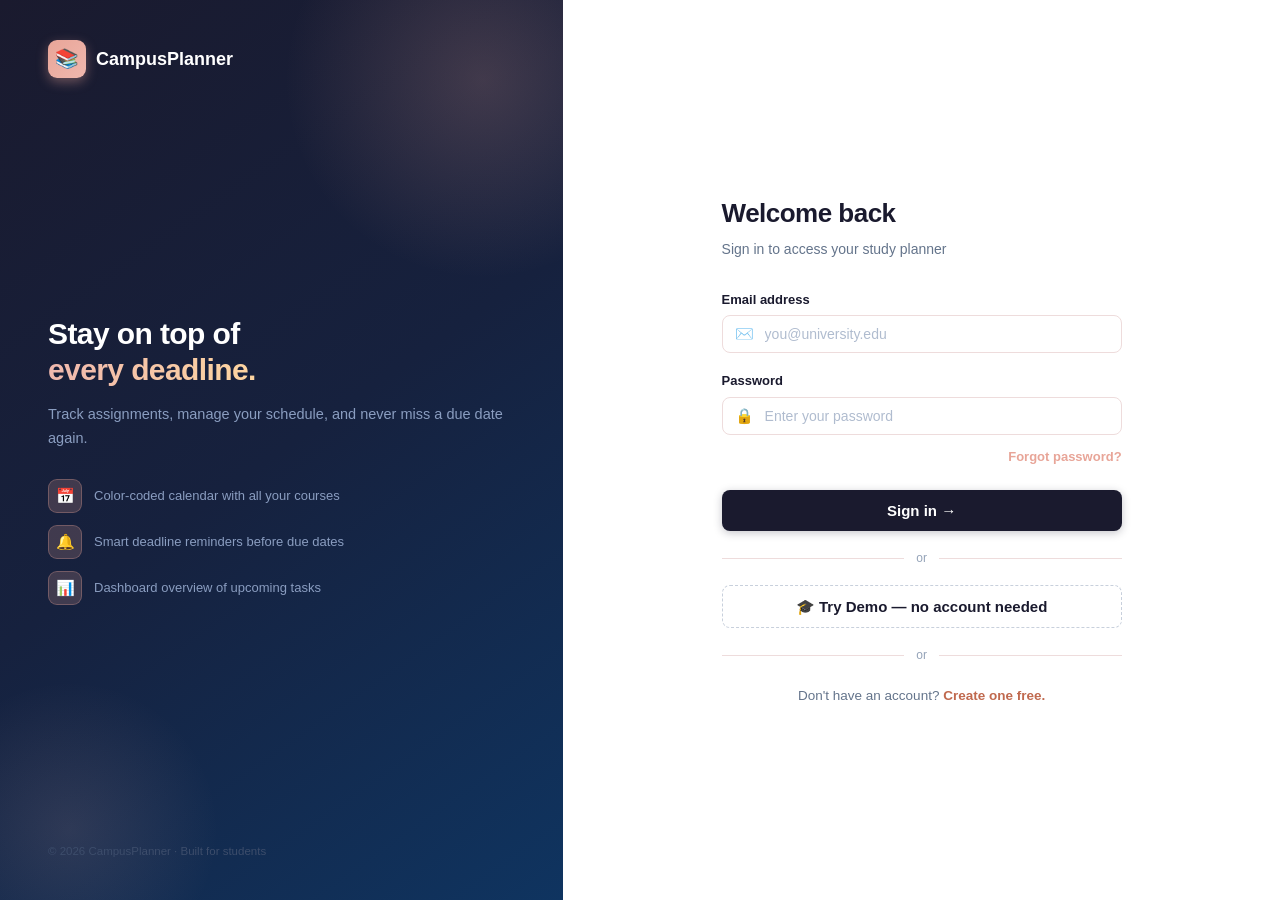
==== commit df3e9b78: "Update index.html" ====
--- a/index.html
+++ b/index.html
@@ -93,6 +93,12 @@
     </div>
 
     <button class="btn btn-primary btn-full btn-lg" onclick="signIn()">Sign in →</button>
+
+    <div class="auth-divider">or</div>
+
+    <button class="btn btn-outline btn-full btn-lg" onclick="demoLogin()" style="border:1.5px dashed #c8d0dc;">
+      🎓 Try Demo — no account needed
+    </button>
 
     <div class="auth-divider">or</div>
 
@@ -128,6 +134,35 @@
   document.getElementById('alertBox').classList.remove('show');
 }
 
+function demoLogin() {
+  // Set John Doe's profile
+  localStorage.setItem('cp_user_name', 'John');
+  localStorage.setItem('cp_logged_in', '1');
+
+  // Load John's original assignments — 8 active, 4 completed, 2 due this week
+  const today = new Date();
+  const d = o => { const x=new Date(today); x.setDate(x.getDate()+o); return x.toISOString().split('T')[0]; };
+  localStorage.setItem('cp_assignments', JSON.stringify([
+    {id:1,  title:'Research Paper',         course:'psych', dueDate:d(5),  reminder:'2', priority:'high',   estHours:'4', notes:'Manifest Destiny – 8 pages',  completed:false, createdAt:d(-10)},
+    {id:2,  title:'Group Project',          course:'cs',    dueDate:d(3),  reminder:'2', priority:'high',   estHours:'6', notes:'HCI prototype demo',           completed:false, createdAt:d(-10)},
+    {id:3,  title:'Lab Report',             course:'cs',    dueDate:d(-3), reminder:'2', priority:'medium', estHours:'2', notes:'',                             completed:true,  createdAt:d(-14)},
+    {id:4,  title:'Coding Project',         course:'prog',  dueDate:d(11), reminder:'3', priority:'medium', estHours:'5', notes:'Nested loops chapter',          completed:false, createdAt:d(-5)},
+    {id:5,  title:'CS Midterm',             course:'cs',    dueDate:d(17), reminder:'7', priority:'high',   estHours:'8', notes:'Study chapters 1–6',            completed:false, createdAt:d(-5)},
+    {id:6,  title:'Discrete HW',            course:'math',  dueDate:d(19), reminder:'2', priority:'low',    estHours:'2', notes:'Problem set 4',                 completed:false, createdAt:d(-4)},
+    {id:7,  title:'Psychology Quiz',        course:'psych', dueDate:d(12), reminder:'1', priority:'medium', estHours:'1', notes:'',                             completed:false, createdAt:d(-4)},
+    {id:8,  title:'Programming Assignment', course:'prog',  dueDate:d(21), reminder:'2', priority:'medium', estHours:'3', notes:'Recursion exercises',           completed:false, createdAt:d(-3)},
+    {id:9,  title:'Data Structures Quiz',   course:'cs',    dueDate:d(8),  reminder:'2', priority:'medium', estHours:'2', notes:'',                             completed:false, createdAt:d(-2)},
+    {id:10, title:'Calculus HW',            course:'math',  dueDate:d(-7), reminder:'2', priority:'low',    estHours:'1', notes:'',                             completed:true,  createdAt:d(-14)},
+    {id:11, title:'CS Project Proposal',    course:'cs',    dueDate:d(-14),reminder:'2', priority:'medium', estHours:'3', notes:'',                             completed:true,  createdAt:d(-21)},
+    {id:12, title:'Psychology Paper Draft', course:'psych', dueDate:d(-10),reminder:'2', priority:'high',   estHours:'4', notes:'',                             completed:true,  createdAt:d(-18)},
+  ]));
+
+  const t = document.getElementById('toast');
+  t.textContent = '🎓 Loading demo…';
+  t.classList.add('show');
+  setTimeout(() => window.location.href = './dashboard.html', 900);
+}
+
 function signIn() {
   const email = document.getElementById('email').value.trim();
   const pass  = document.getElementById('password').value;
